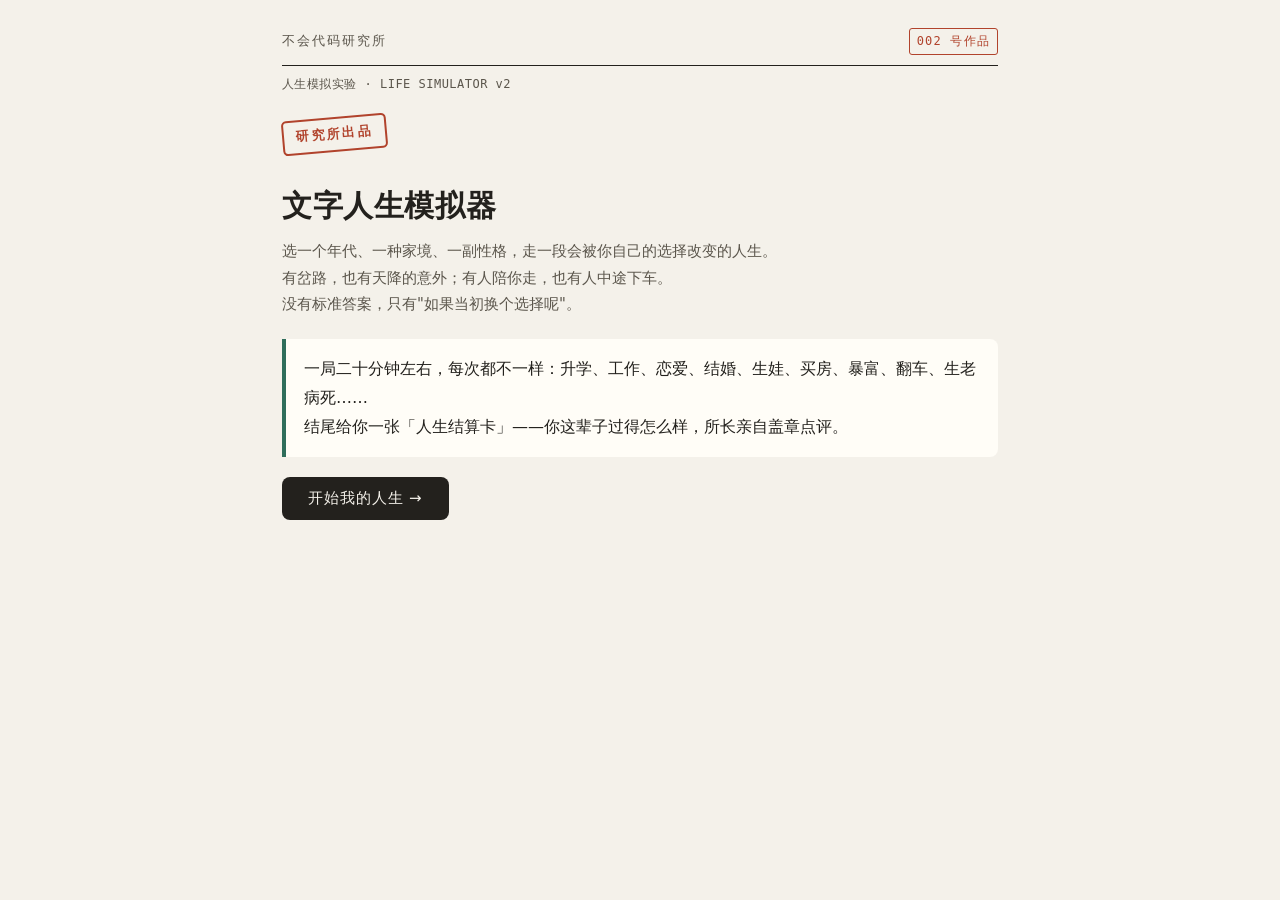
==== work-002/index.html @ ca3d1405 "feat: 上线 002 号作品《文字人生模拟器》" ====
<!DOCTYPE html>
<html lang="zh-CN">
<head>
<meta charset="UTF-8">
<meta name="viewport" content="width=device-width, initial-scale=1.0">
<title>文字人生模拟器 · 不会代码研究所</title>
<style>
  :root{
    --paper:#f4f1ea; --paper2:#ebe6db; --ink:#23211d; --ink2:#5b564c;
    --line:#ccc4b4; --stamp:#b1432c; --accent:#2f6e5b; --gold:#9a7b2e;
    --card:#fbf9f4; --fate:#b1432c; --fateBg:#fbeae4;
  }
  *{box-sizing:border-box;}
  html,body{margin:0;padding:0;}
  body{
    background:var(--paper);color:var(--ink);
    font-family:"PingFang SC","Hiragino Sans GB","Microsoft YaHei",system-ui,sans-serif;
    line-height:1.75;-webkit-font-smoothing:antialiased;
  }
  .wrap{max-width:760px;margin:0 auto;padding:28px 22px 64px;}
  .mono{font-family:ui-monospace,"SFMono-Regular",Menlo,Consolas,monospace;letter-spacing:.04em;}

  .topbar{display:flex;align-items:center;justify-content:space-between;
    border-bottom:1.5px solid var(--ink);padding-bottom:10px;margin-bottom:8px;}
  .topbar .lab{font-size:13px;letter-spacing:.16em;color:var(--ink2);}
  .topbar .no{font-size:12px;color:var(--stamp);border:1px solid var(--stamp);
    border-radius:3px;padding:2px 7px;letter-spacing:.1em;}
  .subhead{font-size:12px;color:var(--ink2);margin:0 0 22px;letter-spacing:.04em;}

  .progress{display:flex;gap:6px;margin:0 0 22px;}
  .progress .seg{flex:1;height:4px;background:var(--line);border-radius:2px;}
  .progress .seg.on{background:var(--accent);}

  .screen{display:none;animation:fade .45s ease;}
  .screen.active{display:block;}
  @keyframes fade{from{opacity:0;transform:translateY(8px);}to{opacity:1;transform:none;}}

  h1.title{font-size:30px;margin:14px 0 6px;letter-spacing:.02em;}
  .lead{font-size:15px;color:var(--ink2);margin:0 0 22px;}

  .stamp{display:inline-block;border:2px solid var(--stamp);color:var(--stamp);
    transform:rotate(-5deg);padding:4px 12px;border-radius:5px;font-size:13px;
    letter-spacing:.18em;margin-bottom:14px;font-weight:700;}

  /* 插画图位（缺图自动折叠） */
  figure.illu{margin:0 0 18px;border:1.5px solid var(--line);border-radius:12px;overflow:hidden;
    background:linear-gradient(160deg,var(--paper2),#e3dccb);}
  figure.illu img{display:block;width:100%;aspect-ratio:16/9;object-fit:cover;}
  figure.illu.cover img{aspect-ratio:16/9;}

  .qhint{font-size:12px;color:var(--gold);letter-spacing:.14em;margin-bottom:6px;}
  .qtitle{font-size:19px;font-weight:700;margin:0 0 4px;}
  .qdesc{font-size:14.5px;color:var(--ink2);margin:0 0 18px;}
  .opts{display:flex;flex-direction:column;gap:11px;}
  .opt{text-align:left;width:100%;background:var(--card);border:1.5px solid var(--line);
    border-radius:10px;padding:14px 16px;font-size:15.5px;color:var(--ink);
    cursor:pointer;transition:.16s;font-family:inherit;line-height:1.55;}
  .opt:hover{border-color:var(--accent);background:#fff;transform:translateY(-1px);
    box-shadow:0 4px 14px rgba(47,110,91,.10);}
  .opt:active{transform:translateY(0);}
  .opt b{color:var(--accent);}

  .pickgrid{display:flex;flex-wrap:wrap;gap:9px;}
  .chip{background:var(--card);border:1.5px solid var(--line);border-radius:8px;
    padding:11px 15px;font-size:15px;cursor:pointer;transition:.15s;font-family:inherit;color:var(--ink);}
  .chip:hover{border-color:var(--accent);background:#fff;}
  .chip.sel{border-color:var(--accent);background:var(--accent);color:#fff;}
  .setup-block{margin-bottom:22px;}
  .setup-block .lbl{font-size:13px;color:var(--ink2);letter-spacing:.1em;margin-bottom:9px;}

  .storybox{background:#fffdf7;border-left:4px solid var(--gold);
    padding:16px 18px;border-radius:0 8px 8px 0;margin:6px 0 0;font-size:16px;line-height:1.8;}
  .agehead{font-size:13px;letter-spacing:.2em;color:var(--stamp);margin:26px 0 2px;}
  .agehint{font-size:14px;color:var(--ink2);font-style:italic;margin:0 0 16px;}

  /* 意外卡 */
  .fatewrap{border:1.5px solid var(--fate);border-radius:12px;background:var(--fateBg);
    padding:16px 18px;margin-top:6px;}
  .fatehead{font-size:13px;letter-spacing:.22em;color:var(--fate);font-weight:700;margin-bottom:8px;}
  .fatebody{font-size:16px;line-height:1.8;}

  .btn{display:inline-block;margin-top:20px;background:var(--ink);color:var(--paper);
    border:none;border-radius:8px;padding:12px 26px;font-size:15px;cursor:pointer;
    font-family:inherit;letter-spacing:.06em;transition:.15s;}
  .btn:hover{background:var(--accent);}
  .btn.ghost{background:transparent;color:var(--ink2);border:1.5px solid var(--line);}
  .btn.ghost:hover{color:var(--ink);border-color:var(--ink);background:transparent;}
  .btn[disabled]{opacity:.35;cursor:not-allowed;}

  .card{background:linear-gradient(170deg,#fffdf8,#f3ecdd);
    border:1.5px solid var(--ink);border-radius:14px;padding:0;overflow:hidden;
    box-shadow:0 12px 40px rgba(35,33,29,.16);margin-top:6px;}
  .card figure.illu{margin:0;border:none;border-bottom:1.5px solid var(--ink);border-radius:0;}
  .card .ch{background:var(--ink);color:var(--paper);padding:16px 22px;
    display:flex;justify-content:space-between;align-items:center;}
  .card .ch .t{font-size:13px;letter-spacing:.18em;opacity:.85;}
  .card .ch .seal{font-size:12px;border:1px solid var(--paper);border-radius:3px;padding:2px 8px;letter-spacing:.12em;}
  .card .body{padding:22px 24px 26px;}
  .endname{font-size:27px;font-weight:800;letter-spacing:.02em;margin:2px 0 4px;}
  .endsub{font-size:14px;color:var(--ink2);margin:0 0 20px;}
  .row{display:flex;gap:10px;margin-bottom:16px;border-bottom:1px dashed var(--line);padding-bottom:14px;}
  .row:last-of-type{border-bottom:none;}
  .row .k{flex:0 0 76px;font-size:13px;color:var(--gold);letter-spacing:.08em;padding-top:2px;}
  .row .v{flex:1;font-size:15px;line-height:1.75;}
  .v ul{margin:0;padding-left:18px;} .v li{margin-bottom:3px;}
  .tags{display:flex;flex-wrap:wrap;gap:8px;}
  .tag{font-size:13px;background:#fff;border:1px solid var(--line);border-radius:20px;padding:4px 12px;}
  .tag i{font-style:normal;color:var(--ink2);margin-right:5px;}
  .comment{background:#fff;border:1px solid var(--line);border-radius:10px;
    padding:15px 17px;font-size:15px;line-height:1.85;margin-top:4px;}
  .comment .by{display:block;font-size:12px;color:var(--stamp);letter-spacing:.14em;margin-bottom:7px;}
  .quote{text-align:center;font-size:17px;font-weight:700;color:var(--accent);margin:22px 4px 4px;line-height:1.6;}
  .foot{display:flex;gap:12px;flex-wrap:wrap;margin-top:22px;}
  .credit{text-align:center;font-size:12px;color:var(--ink2);margin-top:30px;letter-spacing:.05em;}
  .credit b{color:var(--stamp);}
  @media(max-width:540px){
    h1.title{font-size:25px;} .endname{font-size:23px;} .row .k{flex-basis:64px;}
  }
</style>
</head>
<body>
<div class="wrap">
  <div class="topbar">
    <span class="lab mono">不会代码研究所</span>
    <span class="no mono">002 号作品</span>
  </div>
  <p class="subhead mono">人生模拟实验 · LIFE SIMULATOR v2</p>

  <div class="progress" id="progress" style="display:none;"></div>

  <!-- 开场 -->
  <section class="screen active" id="sc-start">
    <span class="stamp mono">研究所出品</span>
    <h1 class="title">文字人生模拟器</h1>
    <figure class="illu cover"><img src="images/cover.png" alt="" onerror="this.closest('figure').style.display='none'"></figure>
    <p class="lead">选一个年代、一种家境、一副性格，走一段会被你自己的选择改变的人生。<br>有岔路，也有天降的意外；有人陪你走，也有人中途下车。<br>没有标准答案，只有"如果当初换个选择呢"。</p>
    <div class="storybox" style="border-color:var(--accent);">
      一局二十分钟左右，每次都不一样：升学、工作、恋爱、结婚、生娃、买房、暴富、翻车、生老病死……<br>
      结尾给你一张「人生结算卡」——你这辈子过得怎么样，所长亲自盖章点评。
    </div>
    <button class="btn" onclick="Game.toSetup()">开始我的人生 →</button>
  </section>

  <!-- 开局三选 -->
  <section class="screen" id="sc-setup">
    <p class="qhint mono">出生设定 · 三个选择</p>
    <h1 class="title" style="font-size:22px;margin-top:6px;">先决定你投胎到哪</h1>
    <div class="setup-block">
      <div class="lbl mono">① 出生年代</div>
      <div class="pickgrid" id="pick-era"></div>
    </div>
    <div class="setup-block">
      <div class="lbl mono">② 家庭背景</div>
      <div class="pickgrid" id="pick-family"></div>
    </div>
    <div class="setup-block">
      <div class="lbl mono">③ 性格倾向</div>
      <div class="pickgrid" id="pick-trait"></div>
    </div>
    <button class="btn" id="startBtn" disabled onclick="Game.begin()">这就是我了，开始 →</button>
  </section>

  <!-- 阶段事件 -->
  <section class="screen" id="sc-stage">
    <figure class="illu" id="stageIllu"><img id="stageImg" src="" alt="" onerror="this.closest('figure').style.display='none'"></figure>
    <div class="agehead mono" id="ageHead"></div>
    <div class="agehint" id="ageHint"></div>
    <div id="eventArea"></div>
  </section>

  <!-- 结算卡 -->
  <section class="screen" id="sc-ending">
    <div id="cardArea"></div>
    <div class="foot">
      <button class="btn" onclick="Game.restart()">↻ 再活一次（换个开局）</button>
      <button class="btn ghost" onclick="Game.sameAgain()">同样的设定再走一遍</button>
    </div>
    <p class="credit">— 不会代码研究所 · <b>002</b> 号作品 · 一个普通人用 AI 做的人生模拟器 —</p>
  </section>
</div>

<script>
/* ============================================================
   文字人生模拟器 v2  ·  数据驱动引擎
   设计依据：002作品设计_v1_定稿.md + 用户v2反馈(加意外/娶妻生子/去鸡汤/加长/配插画)
   引擎简单：选择 → 一句剧情 → 后台改数值 → 通向结局
   新增：意外随机事件系统(FATE) / 娶妻生子支线(靠flag串) / 插画图位(缺图优雅折叠)
   丰富度全靠内容库(EVENTS / FATE / ENDINGS)写厚，可持续扩充
   ============================================================ */

const ERAS = [
  {id:'80',label:'80 年代',note:'粮票、单位、下海的前夜'},
  {id:'90',label:'90 年代',note:'下岗潮、第一批网吧'},
  {id:'00',label:'00 年代',note:'扩招、智能机、北上广'},
  {id:'10',label:'10 年代',note:'短视频、内卷、考公热'},
];
const FAMILIES = [
  {id:'rural', label:'农村家庭', fx:{m:25,h:62,r:56,l:44}, flags:['rural'],   note:'起点低，但皮实'},
  {id:'town',  label:'小城家庭', fx:{m:40,h:58,r:56,l:48}, flags:['town'],    note:'够吃够穿，没余粮'},
  {id:'work',  label:'普通工薪', fx:{m:50,h:55,r:56,l:50}, flags:['worker'],  note:'最普通的那种'},
  {id:'mid',   label:'城市中产', fx:{m:66,h:55,r:54,l:55}, flags:['mid'],     note:'有点底子'},
  {id:'rich',  label:'家里有资源',fx:{m:82,h:55,r:50,l:66}, flags:['rich'],    note:'起跑线靠前'},
];
const TRAITS = [
  {id:'steady', label:'稳健型', fx:{h:5,l:3},  flags:['steady'], note:'求稳，不爱冒险'},
  {id:'risk',   label:'冒险型', fx:{l:6,h:-2}, flags:['risk'],   note:'敢赌，愿意搏'},
  {id:'study',  label:'学习型', fx:{l:2},      flags:['study'],  note:'爱琢磨，肯学'},
  {id:'social', label:'社交型', fx:{r:9},      flags:['social'], note:'人缘好，路子广'},
  {id:'slack',  label:'摆烂型', fx:{h:3,m:-5}, flags:['slack'],  note:'佛系，不强求'},
];

/* 阶段（pick=该阶段抽几个带剧情的关键选择；img=阶段插画文件名） */
const STAGES = [
  {key:'s18', age:'18 岁 · 第一个岔路口',     pick:3, img:'stage_18.png'},
  {key:'s22', age:'22 岁 · 走出校门',         pick:3, img:'stage_22.png'},
  {key:'s30', age:'30 岁 · 成家立业的年纪',   pick:3, img:'stage_30.png'},
  {key:'s40', age:'40 岁 · 上有老下有小',     pick:3, img:'stage_40.png'},
  {key:'s50', age:'50 岁以后 · 回头看',       pick:3, img:'stage_50.png'},
];

function has(S,f){return S.flags.has(f);}
function any(S,arr){return arr.some(f=>S.flags.has(f));}

/* EVENTS / FATE / ENDINGS 由下方独立脚本注入 window.* */

const Game = (()=>{
  let S = null;
  const sel = {era:null,family:null,trait:null};

  function renderSetup(){
    const mk=(arr,box,key)=>{
      const el=document.getElementById(box); el.innerHTML='';
      arr.forEach(o=>{
        const b=document.createElement('button');
        b.className='chip'; b.innerHTML=o.label+'<span style="opacity:.6;font-size:12px;"> · '+o.note+'</span>';
        b.onclick=()=>{ sel[key]=o;
          [...el.children].forEach(c=>c.classList.remove('sel')); b.classList.add('sel');
          document.getElementById('startBtn').disabled=!(sel.era&&sel.family&&sel.trait);
        };
        el.appendChild(b);
      });
    };
    mk(ERAS,'pick-era','era'); mk(FAMILIES,'pick-family','family'); mk(TRAITS,'pick-trait','trait');
  }
  function show(id){document.querySelectorAll('.screen').forEach(s=>s.classList.remove('active'));
    document.getElementById(id).classList.add('active'); window.scrollTo({top:0,behavior:'smooth'});}
  function toSetup(){renderSetup(); show('sc-setup');}

  function begin(){
    S={ era:sel.era.id, family:sel.family.id, trait:sel.trait.id,
      eraLabel:sel.era.label, familyLabel:sel.family.label, traitLabel:sel.trait.label,
      stats:{m:50,h:50,r:50,l:50}, flags:new Set(), log:[], used:new Set(), usedFate:new Set(),
      stageIdx:0, queue:[], prevStats:null, fateStage:-1 };
    const ff=sel.family.fx; for(const k of ['m','h','r','l']){ if(ff[k]!=null) S.stats[k]=clamp(ff[k]); }
    (sel.family.flags||[]).forEach(f=>S.flags.add(f));
    apply(sel.trait.fx); (sel.trait.flags||[]).forEach(f=>S.flags.add(f));
    S.flags.add('era'+S.era);
    document.getElementById('progress').style.display='flex';
    startStage();
  }
  function apply(fx){if(!fx)return; for(const k of ['m','h','r','l']){ if(fx[k]) S.stats[k]=clamp(S.stats[k]+fx[k]); }}
  function clamp(v){return Math.max(0,Math.min(100,v));}

  function renderProgress(){
    const p=document.getElementById('progress'); p.innerHTML='';
    STAGES.forEach((_,i)=>{const d=document.createElement('div'); d.className='seg'+(i<=S.stageIdx?' on':''); p.appendChild(d);});
  }

  function setStageImg(file){
    const fig=document.getElementById('stageIllu'); const img=document.getElementById('stageImg');
    fig.style.display=''; img.src = file? 'images/'+file : '';
    if(!file) fig.style.display='none';
  }

  function startStage(){
    renderProgress();
    const st=STAGES[S.stageIdx]; S.prevStats={...S.stats};
    const pool=window.EVENTS.filter(e=>e.stage===st.key && !S.used.has(e.id) && (!e.cond||e.cond(S)));
    shuffle(pool);
    // 尽量满足 pick 数；优先保证“支线必触发”事件（pri）
    pool.sort((a,b)=>(b.pri?1:0)-(a.pri?1:0));
    S.queue=pool.slice(0, Math.min(st.pick, pool.length));
    S.queue.forEach(e=>S.used.add(e.id));
    setStageImg(st.img);
    document.getElementById('ageHead').textContent=st.age;
    document.getElementById('ageHint').textContent = S.stageIdx===0 ? hintFor0() : transitionHint();
    show('sc-stage');
    nextEvent();
  }

  function hintFor0(){
    const m={'80':'那是个一切刚刚松动的年代。','90':'空气里有股下海和下岗混在一起的味道。',
      '00':'大学开始扩招，外面的世界看起来很大。','10':'手机里装着整个世界，也装着整个内卷。'};
    return m[S.era]+'你是'+S.familyLabel+'的孩子，'+S.traitLabel.replace('型','')+'的性子。';
  }
  function transitionHint(){
    const d={}; for(const k of ['m','h','r','l']) d[k]=S.stats[k]-S.prevStats[k];
    const lines=[];
    if(d.m>=14)lines.push('口袋鼓了不少');else if(d.m<=-14)lines.push('钱包瘦了一圈');
    if(d.h<=-14)lines.push('身体悄悄欠下了账');else if(d.h>=12)lines.push('气色还不错');
    if(d.r>=12)lines.push('身边多了些靠得住的人');else if(d.r<=-14)lines.push('和一些人慢慢断了联系');
    if(d.l>=12)lines.push('运气像是站在你这边');
    if(!lines.length)return '日子不咸不淡地往前走。';
    return '这几年，'+lines.slice(0,2).join('，')+'。';
  }

  /* 意外触发：22岁起每个阶段结束后约 72% 概率天降一桩意外 */
  function shouldFate(){
    if(S.stageIdx<1) return false;
    if(S.fateStage===S.stageIdx) return false;
    if(Math.random()>0.82) return false;
    return fatePool().length>0;
  }
  function fatePool(){ return window.FATE.filter(f=>!S.usedFate.has(f.id) && (!f.cond||f.cond(S))); }

  function showFate(){
    S.fateStage=S.stageIdx;
    const pool=fatePool(); shuffle(pool);
    const f=pool[0]; S.usedFate.add(f.id);
    const area=document.getElementById('eventArea');
    area.innerHTML='<div class="fatewrap"><div class="fatehead mono">⚡ 人生意外 · '+(f.kind||'天有不测')+'</div>'+
      '<div class="fatebody">'+f.text+'</div></div><div class="opts" id="optWrap" style="margin-top:14px;"></div>';
    const wrap=document.getElementById('optWrap');
    const opts=(f.opts&&f.opts.length?f.opts:[{t:'……接受命运',s:f.after||'日子还得过下去。',fx:{}}]).filter(o=>!o.cond||o.cond(S));
    opts.forEach(o=>{const b=document.createElement('button'); b.className='opt'; b.innerHTML=o.t; b.onclick=()=>choose(o,true); wrap.appendChild(b);});
    window.scrollTo({top:0,behavior:'smooth'});
  }

  function nextEvent(){
    if(!S.queue.length){
      if(shouldFate()) return showFate();
      S.stageIdx++;
      if(S.stageIdx>=STAGES.length){ return ending(); }
      return startStage();
    }
    renderEvent(S.queue.shift());
  }

  function renderEvent(e){
    const area=document.getElementById('eventArea');
    const opts=e.opts.filter(o=>!o.cond||o.cond(S));
    area.innerHTML='<p class="qhint mono">'+(e.tag||'人生关键选择')+'</p>'+
      '<p class="qtitle">'+e.title+'</p>'+(e.desc?'<p class="qdesc">'+e.desc+'</p>':'')+
      '<div class="opts" id="optWrap"></div>';
    const wrap=document.getElementById('optWrap');
    opts.forEach(o=>{const b=document.createElement('button'); b.className='opt'; b.innerHTML=o.t; b.onclick=()=>choose(o); wrap.appendChild(b);});
  }

  function choose(o,fromFate){
    const fx=typeof o.fx==='function'?o.fx(S):o.fx; apply(fx);
    (o.fl||[]).forEach(f=>S.flags.add(f));
    if(o.mark) S.log.push(o.mark);
    const area=document.getElementById('eventArea');
    area.innerHTML='<div class="storybox">'+o.s+'</div><button class="btn" id="contBtn">继续 →</button>';
    document.getElementById('contBtn').onclick=nextEvent;
    window.scrollTo({top:document.body.scrollHeight,behavior:'smooth'});
  }

  function ending(){
    renderProgress();
    let best=null,bestScore=-1e9;
    window.ENDINGS.forEach(en=>{const sc=en.match(S); if(sc>bestScore){bestScore=sc;best=en;}});
    const c=best.card(S); const st=S.stats;
    const tagWord=(k,v)=>{const map={
        m:[[30,'拮据'],[55,'普通'],[75,'小康'],[101,'富足']],
        h:[[30,'透支'],[55,'一般'],[75,'还行'],[101,'硬朗']],
        r:[[30,'孤单'],[55,'平淡'],[75,'温暖'],[101,'满堂']],
        l:[[30,'有点背'],[55,'一般'],[75,'还算顺'],[101,'福星']]};
      for(const [t,w] of map[k]) if(v<t) return w; return '';};
    const marks=S.log.slice(-5).map(m=>'<li>'+m+'</li>').join('') || '<li>一段普普通通、却只属于你的人生。</li>';
    const endImg = best.img? '<figure class="illu"><img src="images/'+best.img+'" alt="" onerror="this.closest(\'figure\').style.display=\'none\'"></figure>':'';
    document.getElementById('cardArea').innerHTML=
      '<div class="card">'+endImg+
        '<div class="ch"><span class="t mono">人 生 结 算 卡</span><span class="seal mono">所长签发</span></div>'+
        '<div class="body">'+
          '<div class="endsub mono">'+S.eraLabel+' · '+S.familyLabel+' · '+S.traitLabel+'</div>'+
          '<div class="endname">'+best.name+'</div>'+
          '<div class="endsub">'+c.sub+'</div>'+
          '<div class="row"><div class="k mono">关键节点</div><div class="v"><ul>'+marks+'</ul></div></div>'+
          '<div class="row"><div class="k mono">成就</div><div class="v">'+c.win+'</div></div>'+
          '<div class="row"><div class="k mono">遗憾</div><div class="v">'+c.regret+'</div></div>'+
          '<div class="row"><div class="k mono">最终状态</div><div class="v"><div class="tags">'+
            '<span class="tag"><i>财富</i>'+tagWord('m',st.m)+'</span>'+
            '<span class="tag"><i>健康</i>'+tagWord('h',st.h)+'</span>'+
            '<span class="tag"><i>关系</i>'+tagWord('r',st.r)+'</span>'+
            '<span class="tag"><i>运气</i>'+tagWord('l',st.l)+'</span>'+
          '</div></div></div>'+
          '<div class="row" style="border-bottom:none;"><div class="k mono">所长点评</div><div class="v">'+
            '<div class="comment"><span class="by mono">— 所长批注 —</span>'+c.comment+'</div></div></div>'+
          '<div class="quote">「'+c.quote+'」</div>'+
        '</div></div>';
    show('sc-ending');
  }

  function restart(){sel.era=sel.family=sel.trait=null;
    document.getElementById('progress').style.display='none';show('sc-start');}
  function sameAgain(){ begin(); }
  function shuffle(a){for(let i=a.length-1;i>0;i--){const j=Math.floor(Math.random()*(i+1));[a[i],a[j]]=[a[j],a[i]];}}

  return {toSetup,begin,restart,sameAgain};
})();
</script>

<!-- ============ 内容库：事件 EVENTS ============ -->
<script>
/* 事件结构 {id,stage,tag?,pri?,cond?(S),title,desc?,opts:[{t,s,fx:{m,h,r,l},fl:[],mark,cond?}]}
   stage: s18/s22/s30/s40/s50 ；pri:true=支线锚点,优先抽到（娶妻生子主线）
   文案调性：接地气 + 黑色幽默 + 反转，不灌鸡汤 */
window.EVENTS = [

/* ===================== 18 岁 ===================== */
{id:'e18_road', stage:'s18', tag:'18 岁 · 分数出来了', pri:true,
 title:'成绩卡到不上不下。家里那点钱，够你读个普通本科，也够你学门手艺，二选一。',
 opts:[
  {t:'<b>读大学</b>——再差也是张文凭', s:'六人间，上铺打呼像拖拉机。四年后你才懂：这文凭最大的用处是入职复印了一份，再没拿出来过——可没它，连复印的资格都没有。', fx:{m:-8,l:4}, fl:['col'], mark:'18 岁，去读了大学'},
  {t:'<b>上技校学手艺</b>——早点能挣钱', s:'车间一股机油味，同学笑你没出息。三年后他们在投简历，你已经能凭一手活儿挑老板了。', fx:{m:-2,h:-3}, fl:['voc'], mark:'18 岁，学了门手艺傍身'},
  {t:'<b>直接出去打工</b>——不想再花家里钱', s:'第一份活是流水线，手三天磨出茧。发工资那天你给家里打了五百，剩下的钱攥在手里，烫。', fx:{m:5,h:-6,r:-2}, fl:['earlywork'], mark:'18 岁，没念书就进了厂'},
 ]},

{id:'e18_love', stage:'s18', tag:'18 岁 · 心动',
 title:'你喜欢上了同班一个人。对方好像也没躲你，但你俩都笨得要命。',
 opts:[
  {t:'写张纸条递过去', s:'你憋了三晚写的情书，对方看完红着脸说"我们……先高考吧"。多年后你俩在同学群里，谁也没再提这事。', fx:{r:7,l:3}, mark:'18 岁，认真喜欢过一个人'},
  {t:'算了，怂了', s:'你把纸条叠成小方块塞进笔袋，一直没递。后来笔袋丢了，那点心动也跟着丢了，连带丢的还有点别的。', fx:{r:-3,l:-1}},
 ]},

{id:'e18_night', stage:'s18', cond:(S)=>has(S,'col')||has(S,'town'),
 tag:'18 岁 · 网吧的夜',
 title:'室友拽你通宵，"年轻不浪等啥？"',
 opts:[
  {t:'走！五杀今晚是我的', s:'凌晨四点你打出一波超神，爽得起鸡皮疙瘩。第二天专业课点名，你的名字喊了三遍没人应——你在网吧椅子上睡死了。', fx:{h:-5,r:6,m:-2}, fl:['social'], mark:'有过一个翘课通宵的夜'},
  {t:'不去，我回去睡', s:'你回宿舍睡了个好觉。室友说你像个老干部，可那门课你考了第一，还顺走了奖学金两千块。', fx:{h:3,l:2,m:3}, fl:['steady']},
 ]},

{id:'e18_money', stage:'s18', tag:'18 岁 · 第一笔钱',
 title:'有人喊你课余倒腾点小买卖：代购、摆摊、卖点小玩意。',
 opts:[
  {t:'练摊去，反正不亏', s:'第一晚净赚三十七块,顶半天工。钱不多,但"自己挣的"这四个字,比奶茶上头。', fx:{m:6,l:3}, fl:['second'], mark:'很早就尝过自己挣钱的甜头'},
  {t:'不务正业，专心读书/干活', s:'你拒绝了。当年那帮练摊的里头,有个后来真开成了连锁店。你偶尔刷到他朋友圈,默默点了个赞。', fx:{l:-2}, fl:['steady']},
 ]},

{id:'e18_health', stage:'s18',
 title:'这一年你长期熬夜,开始掉头发、胃疼。',
 opts:[
  {t:'当回事，调作息', s:'你开始早睡晨跑,被笑"养生没必要"。但身体这台机器的底子,就是这几年悄悄攒下的。', fx:{h:10,l:2}, fl:['steady'], mark:'年轻时就懂得攒身体'},
  {t:'年轻嘛，扛一扛', s:'你一晚两罐红牛续命。身体没塌,只是把账记下了,利滚利,二十年后一次性找你结。', fx:{h:-8,m:2}, fl:['sick']},
 ]},

{id:'e18_rich', stage:'s18', cond:(S)=>has(S,'rich')||has(S,'mid'),
 tag:'18 岁 · 家里的安排',
 title:'家里托关系，铺好一条稳路：读对口专业,毕业进熟人单位。',
 opts:[
  {t:'听家里的，省心', s:'你顺着这条路滑下去,确实省力。多年后你才察觉,顺风顺水的代价,是你一直没机会知道自己到底行不行。', fx:{m:6,l:5}, fl:['steady','arranged'], mark:'走了家里铺好的稳路'},
  {t:'我想自己闯', s:'你婉拒了,爸妈一晚上没说话。心里有点虚又有点爽——这是头一回,路是你自己挑的,摔了也认。', fx:{l:-2,r:-3,h:-2}, fl:['risk'], mark:'18 岁就不肯接家里的安排'},
 ]},

{id:'e18_rural', stage:'s18', cond:(S)=>has(S,'rural'),
 tag:'18 岁 · 走出大山',
 title:'你是村里少有能继续念书的。全村都看着你,爸妈把一辈子的指望压你身上。',
 opts:[
  {t:'扛住，拼命往外走', s:'你成了全村饭桌上的传说。这份沉甸甸的期待,后来既是你的发动机,也是你的紧箍咒——松不得,也卸不下。', fx:{l:4,h:-4,r:4}, fl:['col','ambition'], mark:'背着全村的指望走出大山'},
  {t:'留下来，先顾家', s:'你放下课本扛起锄头,供弟妹念书。多年后他们都有出息,逢年过节夸你伟大,只有你自己知道,有些夜里你也想过另一种活法。', fx:{r:10,m:-4,l:-3}, fl:['stayhome','filial'], mark:'18 岁就把自己留给了家'},
 ]},

{id:'e18_era10', stage:'s18', cond:(S)=>has(S,'era10'),
 tag:'18 岁 · 短视频时代',
 title:'同学都在拍视频,有人已经小火过一把。有人说"现在是普通人翻身的机会"。',
 opts:[
  {t:'我也拍拍看', s:'第一条视频三个赞,俩还是你妈的小号。但"被人看见"那点电流,你记住了,后来一直在找它。', fx:{l:4,r:3,m:-1}, fl:['social','create'], mark:'很早就在镜头前折腾'},
  {t:'凑啥热闹，浪费时间', s:'你划走一个个爆款,心想"这能当饭吃?"。三年后你又刷到当年那个同学,他广告报价五位数,你工资四位数。', fx:{l:-2}, fl:['steady']},
 ]},

{id:'e18_era90', stage:'s18', cond:(S)=>has(S,'era90')||has(S,'era80'),
 tag:'18 岁 · 时代的风',
 title:'隔壁有人下海发了财,也有人厂子说黄就黄。大人天天争"铁饭碗还保不保险"。',
 opts:[
  {t:'去外面闯', s:'你揣着几百块挤上南下的绿皮车。车窗外稻田倒退,你不知道前面是什么,只知道留在原地更不甘心。', fx:{m:-3,l:4,h:-3}, fl:['risk','bigcity'], mark:'赶上了下海的风口'},
  {t:'还是进单位踏实', s:'你削尖脑袋挤进了单位。后来风浪几起几落,你这条小破船晃得厉害,却始终没翻。', fx:{m:3,l:4}, fl:['steady','gov'], mark:'选了那年代的铁饭碗'},
 ]},

/* ===================== 22 岁 ===================== */
{id:'e22_love', stage:'s22', tag:'22 岁 · 爱情来了', pri:true,
 title:'毕业前后,你遇到一个挺合拍的人。要不要认真谈?',
 opts:[
  {t:'谈！喜欢就在一起', s:'你们挤一张小床、分一碗泡面、为五块钱的事拌嘴又和好。穷,但那是你后来再没体验过的、不掺杂质的喜欢。', fx:{r:10,h:2,l:2}, fl:['inlove'], mark:'22 岁,谈了场认真的恋爱'},
  {t:'先拼事业，感情往后放', s:'你婉拒了。对方很快有了别人,婚礼请柬还寄给了你。你封了个红包,在停车场坐了很久才进去。', fx:{m:4,r:-6}, fl:['workfirst'], mark:'22 岁,把事业排在了感情前面'},
  {t:'我享受单身，不想将就', s:'你过得自在,旅行、加班、想睡到几点睡到几点。只是逢年过节,你妈的眼神一年比一年沉。', fx:{h:4,m:2,r:-2}, fl:['single'], mark:'22 岁起,一个人也过得有声有色'},
 ]},

{id:'e22_job', stage:'s22', tag:'22 岁 · 第一份工作', cond:(S)=>has(S,'col'),
 title:'手上两个 offer：一个稳定但钱少的本地单位,一个累但给钱的外地公司。',
 opts:[
  {t:'去大城市搏一把', s:'下了高铁,城市的灯晃眼。房租吃掉大半工资,合租隔断墙薄得能听见隔壁吵架。但你觉得人生才刚开机。', fx:{m:6,h:-6,l:4}, fl:['bigcity'], mark:'22 岁,一个人闯进大城市'},
  {t:'留本地，图个安稳', s:'通勤十分钟,你妈每天有热饭。世界很小,小到三年后同学聚会,你是唯一一个气色没垮的。', fx:{m:2,h:5,r:6}, fl:['stayhome'], mark:'22 岁,选择留在家乡'},
 ]},

{id:'e22_gov', stage:'s22', tag:'22 岁 · 考公',
 title:'家里天天念"考个编吧,旱涝保收"。考公的人乌泱泱一片。',
 opts:[
  {t:'考！上岸最香', s:'你刷了半年题,进面、体检、政审一路过。拿到通知那天你妈在电话那头哭了,你松了口气,又隐约觉得人生好像就此定型了。', fx:{m:3,l:3,r:5,h:-2}, fl:['gov'], cond:(S)=>!has(S,'biz'), mark:'考上了编制,稳稳上了岸'},
  {t:'编制不适合我', s:'你弃考了,亲戚摇头叹气。你心想:有些笼子再金,关久了也会忘了怎么飞。', fx:{l:-1,h:2}, fl:['risk']},
 ]},

{id:'e22_startup', stage:'s22', tag:'22 岁 · 一个机会', cond:(S)=>any(S,['risk','social','second','ambition']),
 title:'朋友拉你合伙创业,说看准了风口,"现在不上车,以后肠子悔青"。',
 opts:[
  {t:'干！年轻就该搏', s:'你把积蓄拍桌上,几个人挤出租屋画大饼、啃馒头、熬通宵。那是你这辈子梦做得最大、睡得最少的一段日子。', fx:{m:-12,h:-6,l:6}, fl:['biz','risk'], mark:'22 岁就拉着人创业'},
  {t:'风险太大，先观望', s:'你没上车。那项目后来不温不火黄了,你松口气。可半夜偶尔也会冒出一句:万一呢?', fx:{m:3,l:-2}, fl:['steady']},
 ]},

{id:'e22_skill', stage:'s22', tag:'22 岁 · 一技傍身', cond:(S)=>has(S,'study')||has(S,'voc'),
 title:'你发现自己某项技能挺吃香,下班能接私活多挣一份。',
 opts:[
  {t:'拼命接活攒第一桶金', s:'白天上班晚上接单,睡眠被剪成两段。存折数字涨了,黑眼圈也重了,你信"钱是熬出来的"。', fx:{m:10,h:-7}, fl:['second'], mark:'靠手艺攒下第一桶金'},
  {t:'够用就行，留点时间生活', s:'你推掉一些单子,周末去爬山看展。账户没那么厚,但你活得像个人,不像台永动机。', fx:{m:2,h:6,r:4}, fl:['balance']},
 ]},

{id:'e22_drift', stage:'s22', tag:'22 岁 · 漂在城里', cond:(S)=>has(S,'earlywork')||has(S,'voc'),
 title:'你在城里打了几年工,攒了点钱,但始终是个"外地人"。',
 opts:[
  {t:'继续熬，总有出头日', s:'你换了份更累更挣钱的活,城中村握手楼里,你的存折一点点变厚,头发一点点变少。', fx:{m:8,h:-6}, fl:['drift'], mark:'在城里咬牙硬熬的那些年'},
  {t:'回老家用这点钱做小买卖', s:'你揣着积蓄回县城开了个小店。生意不大,但你终于是给自己干,不用看谁脸色。', fx:{m:2,r:5,l:2}, fl:['stayhome','biz_small'], mark:'回县城开了家小店'},
 ]},

{id:'e22_invest', stage:'s22', tag:'22 岁 · 第一次理财', cond:(S)=>any(S,['risk','era10','era00']),
 title:'手里有了点闲钱,朋友圈人人都在聊基金、股票、币。',
 opts:[
  {t:'梭哈一把赌未来', s:'你投了进去。红了绿、绿了红,你学会半夜盯盘,也第一次体会到什么叫"心跳一百二还得装淡定"。', fx:(S)=>({m: Math.random()<0.5?14:-12, h:-3}), fl:['invest'], mark:'年轻时进过场,赌过一把'},
  {t:'不懂不碰，放银行', s:'你忍住了。那波行情有人翻倍有人腰斩,你既没赚到也没亏掉,稳稳错过又稳稳躲过。', fx:{m:1,l:1}, fl:['steady']},
 ]},

{id:'e22_family', stage:'s22', tag:'22 岁 · 家里来电话', cond:(S)=>has(S,'rural')||has(S,'town'),
 title:'家里来电:父亲身体不好,弟妹还在念书,话里话外都是钱。',
 opts:[
  {t:'每月寄钱，扛起来', s:'你给自己定了死规矩,工资先打一半回家。你的青春有一半,是替家里人活的——这话你从没说出口。', fx:{m:-6,r:8,h:-2}, fl:['filial'], mark:'年纪轻轻就扛起了一个家'},
  {t:'先顾好自己，稳了再说', s:'你狠心少寄了些,夜里堵得慌。你告诉自己:先让自己浮出水面,才有力气拉别人。', fx:{m:4,r:-5}, mark:'先把自己顾住,再谈反哺'},
 ]},

{id:'e22_idle', stage:'s22', tag:'22 岁 · 慢一点', cond:(S)=>has(S,'idle')||has(S,'slack'),
 title:'同龄人都在卷,你却想给自己一段间隔年,出去看看。',
 opts:[
  {t:'走！趁年轻去流浪', s:'你背包搭车、住青旅、打零工换宿。账户见了底,脑子里却塞进了一整个世界。值不值,只有你自己知道。', fx:{m:-6,h:5,l:5,r:5}, fl:['gap'], mark:'年轻时去流浪过一段'},
  {t:'别太任性，先立足', s:'你压下了出走的念头,老实上班。那个"间隔年"成了你收藏夹里一直没点开的攻略,落了灰。', fx:{m:4,l:-1}, fl:['steady']},
 ]},

/* ===================== 30 岁 ===================== */
{id:'e30_marry', stage:'s30', tag:'30 岁 · 婚姻这道坎', pri:true,
 title:'三十岁,亲戚的眼神、爸妈的叹气、相亲的饭局一起涌来。'+
       '',
 opts:[
  {t:'和合适的人，结了', s:'婚礼不算气派,但你牵 TA 手时心是定的。司仪问"愿不愿意",你那声"我愿意"喊得有点大,亲友都笑了。', fx:{r:12,m:-6,h:3}, fl:['married','spouse_good'], cond:(S)=>has(S,'inlove'), mark:'30 岁,娶/嫁了那个对的人'},
  {t:'相亲速配，先成家', s:'见了第八个,你俩都累了,一拍即合就领了证。谈不上多爱,但搭伙过日子,也能过出感情——大概率吧。', fx:{r:6,m:-5,h:1}, fl:['married','spouse_plain'], cond:(S)=>!has(S,'inlove')&&!has(S,'single'), mark:'30 岁,相亲速配成了家'},
  {t:'不将就，单身也挺好', s:'你顶住所有声音继续一个人过。亲戚说你眼光高,你笑笑没接话——他们不知道,你只是不想用余生换一句"总算结了"。', fx:{r:-3,m:5,h:2,l:1}, fl:['single'], mark:'30 岁,扛住了催婚没将就'},
 ]},

{id:'e30_house', stage:'s30', tag:'30 岁 · 要不要上车',
 title:'房价一年一个样。家里说"先上车,首付帮你凑点"。',
 opts:[
  {t:'咬牙买，背上房贷', s:'签字时手心全是汗,从此工资先被银行划走一截。但躺进自己的房子那晚,你睡得格外沉——哪怕这房子有三十年是银行的。', fx:{m:-14,h:-3,r:4,l:3}, fl:['house','mortgage'], mark:'30 岁,咬牙上车买了房'},
  {t:'不买，钱拿去做别的', s:'你继续租房,把钱攥手里。有人笑你没远见,你说"我不想后半生给一套房打工"。这话对错,得看后来房价脸色。', fx:{m:6,l:-2}, fl:['renter'], mark:'30 岁,偏不买房'},
 ]},

{id:'e30_career', stage:'s30', tag:'30 岁 · 职业天花板', cond:(S)=>!has(S,'biz'),
 title:'干了几年,你摸到了天花板:往上很难,跳槽又怕踩空。',
 opts:[
  {t:'跳进大厂，赌个高薪', s:'薪资翻倍,工作强度也翻倍。电梯里全是行色匆匆的人,包括头发一天比一天少的你。', fx:{m:14,h:-9,l:2}, fl:['bigtech'], mark:'30 岁,跳进高薪高压的大厂'},
  {t:'转行，去做更想做的事', s:'你从头学起,薪水先砍一刀,被比你小五岁的人叫"哥/姐"还得虚心请教。但你不再是那个一睁眼就不想上班的人了。', fx:{m:-8,h:4,l:3}, fl:['switch'], mark:'30 岁,鼓起勇气转了行'},
  {t:'算了，稳住现状', s:'你不折腾了,把心思挪回生活。野心退潮,平静涨上来。这未必是认输,也可能是终于看清自己要什么。', fx:{m:3,h:5,r:3}, fl:['steady','plateau']},
 ]},

{id:'e30_biz2', stage:'s30', tag:'30 岁 · 生意的坎', cond:(S)=>any(S,['biz','biz_small','second']),
 title:'你的小事业到了坎上:要么砸钱扩张赌一把,要么收着稳着慢慢来。',
 opts:[
  {t:'扩张！趁势做大', s:'你贷款、招人、租大场子。摊子铺开那刻你既兴奋又心慌——这一把,赌的是全部身家和好几个家庭的饭碗。', fx:(S)=>({m: (has(S,'rich')||S.stats.l>60)?20:-18, h:-6}), fl:['expand'], mark:'30 岁,把生意豪赌着做大'},
  {t:'稳着来，不贪大', s:'你守着一亩三分地精打细算。赚不了大钱,但也没在哪个深夜被资金链电话惊醒过。', fx:{m:6,h:2,r:3}, fl:['steady'], mark:'守着小生意,稳稳地过'},
 ]},

{id:'e30_old', stage:'s30', tag:'30 岁 · 父母老了',
 title:'你忽然发现父母真的老了:走路慢了,病多了,开始需要你了。',
 opts:[
  {t:'接到身边照顾', s:'你换了大点的房,把爸妈接来。生活挤了累了,但饭桌上多两双筷子,你心里踏实。代价是你和伴侣的二人世界,基本没了。', fx:{r:9,m:-6,h:-3}, fl:['filial'], mark:'30 岁,把父母接到了身边'},
  {t:'寄钱+常回家，先顾事业', s:'你给家里请了人,自己埋头打拼。电话里爸妈总说"别担心我们",你听得出那份小心翼翼,也听得出那份想你。', fx:{m:-3,r:-2,h:2}, mark:'用打拼回报父母,聚少离多'},
 ]},

{id:'e30_tempt', stage:'s30', tag:'30 岁 · 一点动摇', cond:(S)=>has(S,'married'),
 title:'婚姻进了平淡期。一个懂你、对你好的人出现了,关系有点微妙。',
 opts:[
  {t:'守住底线，回归家庭', s:'你后退一步,把那点心动悄悄收好。回家重新认真看了看枕边人——平淡不是不爱,是爱凉成了温水,但还没凉透。', fx:{r:6,h:1}, fl:['loyal'], mark:'在动摇前守住了家'},
  {t:'跟着感觉走，出了轨', s:'你越了那条线。短暂的悸动之后,是更长的提心吊胆和一地鸡毛。有些东西碎了,拿胶水也粘不回原样。', fx:{r:-13,h:-3,l:-3}, fl:['affair'], mark:'30 岁,做了件让自己后悔的事'},
 ]},

{id:'e30_burnout', stage:'s30', tag:'30 岁 · 大城市的夜', cond:(S)=>has(S,'bigcity')||has(S,'bigtech'),
 title:'又一个加班的深夜,你站在写字楼窗前看着这座留不下你的城,突然很想回家。',
 opts:[
  {t:'逃离北上广，回小城重启', s:'你裸辞回了老家,房价低了、爸妈近了、夜里能睡整觉了。有人说你认输,你说这叫及时止损。', fx:{m:-4,h:8,r:8,l:1}, fl:['stayhome','retreat'], mark:'30 岁,从大城市撤了回来'},
  {t:'再咬咬牙，不甘心', s:'你抹把脸转身回了工位。这城没给你归属感,但你不想让前面熬的几年白瞎。沉没成本,是中年人最大的牢笼。', fx:{m:8,h:-7,l:2}, fl:['bigcity','grind'], mark:'在大城市又多撑了一程'},
 ]},

/* ===================== 40 岁 ===================== */
{id:'e40_kid', stage:'s40', tag:'40 岁 · 要不要孩子', pri:true, cond:(S)=>has(S,'married')&&!has(S,'kids'),
 title:'结了婚,下一个问题追上来:这孩子,到底要不要?',
 opts:[
  {t:'要，迎接新生命', s:'孩子出生那天,你在产房外腿都软了。从此你多了一个软肋,也多了一身铠甲——以及一笔望不到头的开销。', fx:{r:8,m:-12,h:-4,l:2}, fl:['kids'], mark:'当了爸/妈,有了软肋也有了铠甲'},
  {t:'不要，过二人世界', s:'你俩决定为自己活。旅行、攒钱、睡到自然醒,亲戚的盘问你们练就了一套标准回答。值不值,二十年后才揭晓。', fx:{m:5,h:4,r:2}, fl:['dink'], mark:'选了丁克,把节奏攥在自己手里'},
 ]},

{id:'e40_single', stage:'s40', tag:'40 岁 · 一个人的中年', pri:true, cond:(S)=>has(S,'single')&&!has(S,'married'),
 title:'四十岁还是一个人。逢年过节的饭桌上,你成了被关心也被议论的那个。',
 opts:[
  {t:'享受自由，把自己活成一支队伍', s:'养花、撸猫、说走就走。你把独居过出了滋味,朋友圈点赞最多的永远是你的早午餐和落日。', fx:{h:6,l:2,r:3}, fl:['free_single'], mark:'把一个人的日子过得有声有色'},
  {t:'还是想找个伴', s:'你放下些挑剔重新走进人群。中年人的感情少了悸动,多了"搭把手过日子"的踏实——以及对方一起带来的、一整套亲戚。', fx:{r:7,m:-3}, fl:['lateluck','married','spouse_plain'], mark:'中年时,认真又找了个伴'},
 ]},

{id:'e40_mid', stage:'s40', tag:'40 岁 · 中年危机',
 title:'上有老下有小,职场上被年轻人追着跑。你第一次感到"不敢停"。',
 opts:[
  {t:'卷起来，保住饭碗', s:'你逼自己学新软件、陪笑、加班到末班地铁。中年人的体面,是用一句句"我还行"硬撑出来的。', fx:{m:6,h:-8,r:-2}, fl:['grind'], mark:'40 岁,在职场拼命守住阵地'},
  {t:'转型搞副业/小本经营', s:'你不硬扛了,开了个小店/做起副业,把后半场的主动权一点点拿回手里。第一个月亏了,第三个月,回本了。', fx:{m:-4,h:3,l:3}, fl:['second','transform'], mark:'40 岁,给自己留了条后路'},
  {t:'看开了，不争了', s:'你放下往上爬的执念,准点下班接娃、陪爸妈散步。世界照转,你心里那根弦,终于松了。', fx:{h:6,r:5,m:-2}, fl:['steady','letgo']},
 ]},

{id:'e40_edu', stage:'s40', tag:'40 岁 · 孩子的教育', cond:(S)=>has(S,'kids'),
 title:'孩子上学了,鸡娃还是放养,成了你家最大的战争。',
 opts:[
  {t:'砸钱鸡娃，不能让娃输', s:'学区房、补习班、钢琴课,你的钱包和周末全献给了娃。你说"我吃过的苦不能让他再吃",娃却在日记里写"想让爸妈别那么累"。', fx:{m:-12,h:-4,r:3}, fl:['pushparent'], mark:'把半生积蓄押在了孩子身上'},
  {t:'放养，让娃按自己节奏长', s:'你顶住焦虑,给了娃一个不那么紧绷的童年。对错没人说得准,但你家的笑声,比隔壁多一些。', fx:{r:6,h:3,m:2}, fl:['freeparent'], mark:'选择让孩子自由生长'},
 ]},

{id:'e40_marriage', stage:'s40', tag:'40 岁 · 婚姻的考验', cond:(S)=>has(S,'married'),
 title:'结婚十几年,激情早没了,剩下习惯、责任,和偶尔的厌倦。',
 opts:[
  {t:'用心经营，把日子焐暖', s:'你重新学着制造点小惊喜,陪 TA 散步、记得纪念日。爱情熬成了亲情,但亲情也能很烫。', fx:{r:9,h:3}, fl:['warm_home','spouse_good'], mark:'把渐冷的婚姻又焐热了'},
  {t:'貌合神离，凑合过', s:'你俩住同一屋檐下,像两个有礼貌的室友。孩子还小,有些话谁都没说出口,就这么拖着。', fx:{r:-6,h:-2}, fl:['cold_home'], mark:'婚姻成了搭伙过日子'},
  {t:'离了，各自重来', s:'你们体面地分了手。一纸协议结束一段关系,你松口气,又在某个深夜对着半张空床,空落落的。', fx:{r:-8,m:-8,h:2,l:1}, fl:['divorce'], cond:(S)=>has(S,'cold_home')||has(S,'affair')||S.stats.r<48, mark:'40 岁,结束了一段婚姻'},
 ]},

{id:'e40_chance', stage:'s40', tag:'40 岁 · 最后一个风口', cond:(S)=>any(S,['risk','biz','second','invest','expand']),
 title:'一个看着很大的机会摆面前,有人撺掇"40 岁不搏,这辈子就这样了"。',
 opts:[
  {t:'押上半生积蓄，搏最后一把', s:'你把家底压了上去。赢了是逆风翻盘,输了是从头再来。中年人的孤注一掷没有退路,因为身后站着一家老小。', fx:(S)=>({m: (S.stats.l>58||has(S,'rich'))?22:-22, h:-7, r:-3}), fl:['allin'], mark:'40 岁,孤注一掷赌了最后一把'},
  {t:'稳住，守好现在的一切', s:'你看了看身后的家,把冲动按了下去。你早不是一个人了,输不起——这认知让你踏实,也让你偶尔不甘。', fx:{m:3,h:2,r:4}, fl:['steady'], mark:'40 岁,学会了为家人踩刹车'},
 ]},

{id:'e40_money', stage:'s40', tag:'40 岁 · 钱怎么打理', cond:(S)=>S.stats.m>55,
 title:'打拼半生,手里终于有了笔像样的钱。怎么让它别缩水,你犯了难。',
 opts:[
  {t:'激进投资，让钱再翻番', s:'你投进了看着诱人的项目。中年人的贪心比年轻人更险,因为这回你真输不起。', fx:(S)=>({m: Math.random()<0.5?16:-20, h:-3}), fl:['invest'], mark:'中年拿身家又赌了把理财'},
  {t:'稳健配置，守住果实', s:'你把钱分散放稳,不求暴利只求安心。后半生你不想再为钱睡不着了——这一觉,值这点收益差。', fx:{m:5,h:2,l:1}, fl:['steady'], mark:'守住了半生的积蓄'},
 ]},

{id:'e40_reunion', stage:'s40', tag:'40 岁 · 同学聚会',
 title:'一场同学聚会:有人开豪车,有人换了三套房,也有人一句话没说早早就走了。',
 opts:[
  {t:'被刺激到，回去更拼了', s:'你举杯笑得体面,回家路上沉默了一整段。第二天你报了个班、改了简历——人比人有时也是动力,虽然憋屈得想骂街。', fx:{m:4,h:-4,r:-1}, fl:['compare'], mark:'40 岁,在同学会上被狠狠刺激过'},
  {t:'看淡了，各过各的', s:'你发现混得好的也一脸愁,风光背后各有各的债。你给自己续了杯茶:不比了,我的日子,冷暖我自己知道。', fx:{h:4,r:2}, fl:['letgo']},
 ]},

{id:'e40_health2', stage:'s40', tag:'40 岁 · 身体的中场',
 title:'一次普通感冒拖了半个月才好。身体明明白白告诉你:不年轻了。',
 opts:[
  {t:'认真养生，把底子补回来', s:'你开始早睡、走路、忌口,把透支的一点点赎回来。后半生的本钱,你想自己攒,不想求人也不想求医。', fx:{h:11,m:-3,l:2}, fl:['steady'], mark:'40 岁,开始认真赎回健康'},
  {t:'中年人哪顾得上这些', s:'你笑说"老毛病",转头又是连轴转。身体那本欠账簿,这年又厚了一页,你假装没翻见。', fx:{h:-10,m:4}, fl:['sick'], mark:'40 岁,还在拿命换钱'},
 ]},

{id:'e40_pillar', stage:'s40', tag:'40 岁 · 夹心层',
 title:'父母的药费、孩子的学费、自己的房贷,三座山一起压在一个肩膀上。',
 opts:[
  {t:'咬牙全扛，不喊累', s:'你成了家里那根不能倒的顶梁柱。累不累没人问,你也不敢说——你一倒,这一大家子就跟着塌。', fx:{m:-6,h:-5,r:5}, fl:['pillar'], mark:'40 岁,一个人扛起了三座山'},
  {t:'学着求助，分担压力', s:'你拉下脸跟兄弟姐妹、跟伴侣摊开说。原来扛不动时喊一声,天不会塌,反倒松快了不少。', fx:{r:4,h:3,m:-2}, fl:['ask_help'], mark:'40 岁,学会了喊人搭把手'},
 ]},

/* ===================== 50 岁以后 ===================== */
{id:'e50_kid', stage:'s50', tag:'50 岁后 · 孩子飞了', pri:true, cond:(S)=>has(S,'kids'),
 title:'孩子长大了,要去远方追自己的人生。家一下子空了。',
 opts:[
  {t:'放手，祝福他去闯', s:'你帮他收拾行李,塞了沓钱和一句"别怕,有家在"。关门那刻你眼眶热了,心却是宽的——孩子飞得远,是你养得好。', fx:{r:6,h:2,l:2}, fl:['letgo_kid','kid_far'], mark:'体面放手,让孩子去飞'},
  {t:'舍不得，想留他在身边', s:'你旁敲侧击劝他留下,他沉默了。爱有时是放手,这一课你学得有点慢、有点疼,孩子也憋得有点闷。', fx:{r:-4,h:-1}, fl:['kid_near'], mark:'晚年,在和孩子的拉扯里学放手'},
  {t:'孩子赖着不走，啃起了老', s:'三十多岁的他窝在家打游戏,理直气壮地花你的退休金。你又气又心软,养了一辈子,最后养了个断不了奶的"巨婴"。', fx:{m:-10,r:-4,h:-3}, fl:['kid_naked'], mark:'晚年,摊上了个啃老的娃'},
 ]},

{id:'e50_partner', stage:'s50', tag:'50 岁后 · 老来伴', pri:true, cond:(S)=>has(S,'married')&&!has(S,'widow'),
 title:'孩子走了,屋里又只剩你和老伴两个人,像回到了起点。',
 opts:[
  {t:'携手慢慢变老', s:'你俩晨练、买菜、为电视遥控器斗嘴。激情是没了,但有个人知道你哪颗牙不好、爱吃哪口,这就是底气。', fx:{r:8,h:3}, fl:['together_old'], mark:'晚年,和老伴搭着手慢慢变老'},
  {t:'这才发现，早就无话可说', s:'孩子这个话题没了,你俩才发现餐桌上能聊的所剩无几。你们没离,只是各自刷手机,把婚姻过成了合租。', fx:{r:-5,h:-1}, fl:['cold_home'], mark:'晚年,和老伴成了沉默的室友'},
 ]},

{id:'e50_health', stage:'s50', tag:'50 岁后 · 身体的总账',
 title:'年轻时怎么对身体,现在身体就怎么回敬你。一张检查单,说明了一切。',
 opts:[
  {t:'好好养着，把日子过长过稳', s:'你彻底慢下来:吃药、复查、晒太阳、走路。能多陪家人一天,在你眼里就是赚的。', fx:{h:10,m:-4,r:4}, fl:['settle'], mark:'晚年,认真和身体握手言和'},
  {t:'不服老，还想再折腾点事', s:'你闲不住,又张罗起新事情。家人劝你歇,你说"人活着总得有个奔头"。这股劲儿要了你的命,也撑着你的命。', fx:{h:-6,m:3,l:2}, fl:['restless'], mark:'到老都不肯认输'},
 ]},

{id:'e50_money', stage:'s50', tag:'50 岁后 · 养老的底气',
 title:'退休的话题近了。你开始盘算:后半辈子,靠什么过?',
 opts:[
  {t:'攒养老钱，留足底气', s:'你把开销压了压,给晚年存了笔"不求人"的钱。手里有粮,心里不慌,谁来都不慌。', fx:{m:6,h:1}, fl:['secure'], mark:'给晚年攒下不求人的底气'},
  {t:'钱够花就行，享受当下', s:'你不死攒了,该旅游旅游、该下馆子下馆子。你想通了:钱是用来过日子的,不是用来盯着数字傻乐的。', fx:{h:5,r:4,m:-5}, fl:['enjoy'], mark:'晚年学会了把钱花在生活上'},
 ]},

{id:'e50_regret', stage:'s50', tag:'50 岁后 · 一个旧梦',
 title:'某个午后,你翻出年轻时的旧物,想起一个一直没去实现的梦。',
 opts:[
  {t:'趁还能动，去把它完成', s:'你重新拾起搁置半生的念头——也许是趟旅行、一门手艺、一件想做的事。圆梦那天你像个孩子,笑得没心没肺。', fx:{h:3,r:3,l:4}, fl:['dream_done'], mark:'晚年,圆了个搁置半生的梦'},
  {t:'算了，这辈子就这样吧', s:'你把旧物重新收好,叹了口气。有些梦注定停在"如果当年",这也许就是人生交的尾款。', fx:{h:-2,l:-2}, fl:['dream_lost'], mark:'有个梦,终究停在了"如果当年"'},
 ]},

{id:'e50_lonely', stage:'s50', tag:'50 岁后 · 空房子', cond:(S)=>S.stats.r<46,
 title:'夜深了,大房子里只有你一个。你忽然发现,这些年好像把人都弄丢了。',
 opts:[
  {t:'主动去修复断掉的关系', s:'你拨通几个久未联系的号码,有的接了,有的成了空号。低头认个错没那么难,你只是用了半辈子才学会。', fx:{r:10,h:2,l:2}, fl:['reconnect'], mark:'晚年,鼓起勇气找回了一些人'},
  {t:'习惯了，就这样过完', s:'你关上灯。孤独像件穿旧的外套,谈不上暖,但也脱不下来了,索性裹着睡。', fx:{r:-4,h:-3}, fl:['alone'], mark:'晚年,与孤独默默相处'},
 ]},

{id:'e50_give', stage:'s50', tag:'50 岁后 · 回馈', cond:(S)=>S.stats.m>58||has(S,'rich'),
 title:'手里有了余力,你开始想:能不能为别人做点什么?',
 opts:[
  {t:'资助家乡/帮衬后辈', s:'你出钱修了村里的路、供了几个上不起学的娃。名字刻上了石碑,但你更在意那几双因为你而亮起来的眼睛。', fx:{r:8,m:-6,l:4}, fl:['giveback'], mark:'晚年,把得到的反哺了出去'},
  {t:'先顾好自己的小家', s:'你把余力都给了家人,儿孙绕膝、其乐融融。你说,把自己这一亩三分地经营好,就是最大的善。', fx:{r:5,h:2}, fl:['homefirst'], mark:'晚年,把日子都过给了家人'},
 ]},
];
</script>

<!-- ============ 内容库：意外 FATE ============ -->
<script>
/* 意外结构 {id,kind,cond?(S),text,after?,opts?:[{t,s,fx,fl,mark,cond?}]}
   独立于玩家选择，22岁起每阶段约72%概率天降一桩。有好有坏，制造不可预测感（去鸡汤的关键） */
window.FATE = [
 {id:'f_lottery', kind:'天降横财',
  text:'你随手买的彩票,中了。不是头奖,但也是你大半年的工资。',
  opts:[
   {t:'稳住，存起来/还房贷', s:'你压住狂跳的心,把钱稳稳安排了。这笔意外之财没让你飘,反倒让你睡了几个踏实觉。', fx:{m:14,h:2}, fl:['windfall'], mark:'中过一笔小彩票,没乱花'},
   {t:'潇洒一回，犒劳自己', s:'你换了手机、请客、来了趟说走就走的旅行。钱花光了,但那段日子的快乐是真的,你不后悔——大概。', fx:{m:4,h:5,r:4}, mark:'中彩票后潇洒挥霍了一把'},
  ]},
 {id:'f_chaiqian', kind:'拆迁', cond:(S)=>any(S,['rural','town','worker'])&&!has(S,'rich'),
  text:'老家那片要拆了。一夜之间,你从"普通人"变成了亲戚口中的"拆迁户"。',
  after:'天上真的会掉馅饼,虽然砸中谁全凭命。', fx:{m:19,l:6}, fl:['windfall','chaiqian'],
  opts:[{t:'这运气，没谁了', s:'你拿着补偿款,看着推土机推平了童年的院子。有钱了,也有点空落落的——回不去的不只是房子。', fx:{m:19,l:6}, fl:['windfall','chaiqian'], mark:'赶上拆迁,意外发了笔财'}]},
 {id:'f_noble', kind:'贵人', cond:(S)=>S.stats.r>48,
  text:'一个赏识你的人，在关键节点拉了你一把——可能是个机会,也可能是句话。',
  opts:[{t:'抓住，好好谢人家', s:'这一把让你少走了好几年弯路。你记着这份情,也暗暗发誓:有天有能力了,也去拉别人一把。', fx:{m:10,l:6,r:4}, fl:['noble'], mark:'人生路上遇过一个贵人'}]},
 {id:'f_viral', kind:'一夜爆红', cond:(S)=>any(S,['create','social','second'])||has(S,'era10'),
  text:'你随手发的东西,莫名其妙火了。一觉醒来,手机被通知淹没。',
  opts:[
   {t:'趁热接住，转成钱/机会', s:'你手忙脚乱地接住了这泼天的流量,接广告、涨粉、变现。红利来得猛去得也快,但你确实吃到了一口。', fx:{m:14,l:4,r:3}, fl:['windfall','famous'], mark:'有过一次一夜爆红的经历'},
   {t:'热度太吓人，没敢接', s:'你被突如其来的关注吓住了,什么都没做。几天后流量退潮,一切归于平静。你既没赚到,也乐得清静。', fx:{l:1}, mark:'红过一次,但没接住'},
  ]},
 {id:'f_house_up', kind:'房子升值', cond:(S)=>has(S,'house'),
  text:'你那套咬牙买的房,这几年悄悄翻了番。',
  opts:[{t:'账面上，我也算个"富人"了', s:'你看着房产 App 上的数字,有点恍惚。当年那个为首付愁白头的自己,要是知道就好了。', fx:{m:16,l:3}, fl:['windfall'], mark:'当年买的房,后来狠狠升了值'}]},
 {id:'f_inherit', kind:'遗产',
  text:'一位许久未见的长辈走了,留给你一笔不大不小的遗产,还有一封信。',
  opts:[{t:'收下，也收下那封信', s:'钱解了你燃眉之急,但那封信你看了好几遍。原来在你不知道的角落,一直有人惦记着你。', fx:{m:12,r:3,h:-1}, fl:['windfall'], mark:'继承过一笔带着牵挂的遗产'}]},

 {id:'f_car', kind:'飞来横祸',
  text:'一场车祸/意外,把你送进了医院。万幸捡回条命,但伤了元气。',
  opts:[
   {t:'打官司争个说法', s:'你较了真,耗时耗力,最后争回了赔偿,也争回一口气。但躺在病床上的那些天,你重新排了排人生里什么最重要。', fx:{h:-12,m:4,l:-2}, fl:['accident'], mark:'遭过一场车祸,捡回条命'},
   {t:'算了，破财消灾', s:'你没纠缠,自认倒霉。养伤花了不少钱,但你想开了:人没事,比什么都强。', fx:{h:-12,m:-6}, fl:['accident'], mark:'遭过一场横祸,破财消了灾'},
  ]},
 {id:'f_illness', kind:'重病',
  text:'一次体检,查出了点大问题。住院、手术、化验单,把你的生活按下了暂停键。',
  opts:[{t:'配合治疗，扛过去', s:'你在病房里见了形形色色的人,也第一次认真想:如果只剩一年,我会怎么过?出院那天,阳光特别晃眼。', fx:{h:-16,m:-10,l:1}, fl:['bigsick'], mark:'生过一场大病,在鬼门关前走了一遭'}]},
 {id:'f_layoff', kind:'失业', cond:(S)=>any(S,['worker','bigtech','grind','drift'])&&!has(S,'gov'),
  text:'公司一纸通知,优化到了你头上。三十五岁/四十多岁的你,捧着纸箱站在写字楼下。',
  opts:[
   {t:'快速找下家，先活下去', s:'你海投简历,放低姿态,接受了降薪。中年人没有矫情的资格,有口饭吃就先吃着。', fx:{m:-8,h:-4,r:-2}, fl:['laidoff'], mark:'中年被裁过一次,狼狈但挺住了'},
   {t:'被逼着自己干', s:'此路不通,你索性自己开了张。被裁是把刀,捅了你一下,也把你捅上了另一条道。', fx:{m:-6,l:2}, fl:['laidoff','biz'], mark:'被裁后,逼自己创了业'},
  ]},
 {id:'f_scam', kind:'被骗', cond:(S)=>any(S,['invest','biz','windfall','allin'])||S.stats.m>55,
  text:'一个看着稳赚的项目/一个信得过的人,卷走了你一大笔钱。',
  opts:[{t:'报警、认栽、重新来', s:'钱大概率追不回来了。你气得几天没睡,但也学到了一课:这世上越是稳赚不赔的,越是个坑。', fx:{m:-16,h:-3,l:-2}, fl:['scammed'], mark:'被狠狠骗过一大笔钱'}]},
 {id:'f_parent_sick', kind:'父母重病', cond:(S)=>S.stats.r>40,
  text:'父母病重住院。陪护、医药费、和兄弟姐妹的分担,一下全压过来。',
  opts:[
   {t:'放下工作，守在床前', s:'你请了长假守着,工作丢了不少。但握着爸妈枯瘦的手,你想:有些时间错过了,真就再也补不回来。', fx:{r:8,m:-10,h:-4}, fl:['filial'], mark:'放下一切,陪父母走过一程'},
   {t:'出钱请最好的护理', s:'你扛起医药费,在医院和公司之间连轴转。深夜的走廊里,你一个人消化了很多说不出口的累。', fx:{m:-10,h:-5,r:2}, mark:'用尽全力给父母最好的照顾'},
  ]},
 {id:'f_widow', kind:'生离死别', cond:(S)=>has(S,'married')&&!has(S,'widow')&&Math.random()<0.5,
  text:'一场意外/一场病,老伴先走了一步。偌大的屋子,从此只剩你一个的脚步声。',
  opts:[{t:'收拾好自己，替 TA 也好好活', s:'葬礼后你在厨房愣了很久——你不知道盐放哪儿,那都是 TA 管的。你学着一个人生活,把对 TA 的想念,过成了日子。', fx:{r:-14,h:-5,l:-2}, fl:['widow'], mark:'中途,送走了相伴半生的人'}]},
 {id:'f_kid_trouble', kind:'孩子出事', cond:(S)=>has(S,'kids'),
  text:'孩子出了点状况——生了场病/闯了个祸/遇了点坎,把你的心揪得死紧。',
  opts:[{t:'拼了命也要护住他', s:'你才明白什么叫"为母/为父则刚"。再大的事,只要孩子没事,你都能扛。这一关过完,你白了不少头发。', fx:{h:-8,m:-6,r:5}, fl:['kid_crisis'], mark:'为孩子的一道坎,拼过命'}]},
 {id:'f_disaster', kind:'天灾人祸', cond:(S)=>any(S,['biz','biz_small','expand']),
  text:'一场谁也没料到的变故(天灾/行情/政策),让你的生意一夜入冬。',
  opts:[
   {t:'断臂求生，保住基本盘', s:'你忍痛关了店、裁了人、欠了债。活下来比什么都重要,你把牙咬碎了往肚里咽。', fx:{m:-16,h:-5}, fl:['biz_crash'], mark:'生意遭遇变故,断臂求生'},
   {t:'扛不住，认赔离场', s:'你结清了能结的,关门那天给店门拍了张照。失败不丢人,你只是运气差了点,赶上了。', fx:{m:-12,l:-2}, fl:['biz_fail'], mark:'生意黄在了一场意外里'},
  ]},
 {id:'f_oldfriend', kind:'老友离场',
  text:'一个同龄人突然走了。葬礼上,你看着遗照里那张笑脸,坐了很久。',
  opts:[{t:'回家，给在乎的人打了个电话', s:'回去的路上你给爸妈、给老友挨个打了电话,没什么正事,就是想听听声音。生死面前,很多计较突然就轻了。', fx:{r:6,h:1,l:1}, fl:['mortality'], mark:'一场葬礼,让你重新掂量了人生'}]},
 {id:'f_promotion', kind:'时来运转', cond:(S)=>any(S,['bigtech','gov','grind','steady'])&&S.stats.l>45,
  text:'机会莫名其妙落到你头上——升职/接了个大单/被点了名。',
  opts:[{t:'接住，证明自己', s:'你也说不清是实力还是运气,但你稳稳接住了。后来想想,机会来时你正好在场、正好准备好了,这本身就是种本事。', fx:{m:12,r:2,l:3}, fl:['rise'], mark:'某次时来运转,被命运点了名'}]},
 {id:'f_health_warn', kind:'健康警报', cond:(S)=>S.stats.h<50,
  text:'一次小毛病拖成了大麻烦,医生敲着桌子让你"别拿命换钱了"。',
  opts:[
   {t:'听劝，开始养身体', s:'你被吓住了,戒了夜宵、办了卡、推了酒局。赚钱慢了,但你不想躺在 ICU 里数钱。', fx:{h:10,m:-4}, fl:['settle'], mark:'被一次警报吓得开始惜命'},
   {t:'嘴上答应，转头照旧', s:'你点头如捣蒜,出了诊室又点了份烧烤。这账还在滚,只是你又往后赊了一笔。', fx:{h:-10,m:3}, fl:['sick']},
  ]},
 {id:'f_robbed', kind:'天有不测',
  text:'你遭了点无妄之灾——被偷、被讹、或一笔钱打了水漂。倒霉得莫名其妙。',
  opts:[{t:'骂两句，日子照过', s:'你郁闷了好几天,跟谁都念叨。但生活这玩意儿,不会因为你倒霉就停下等你,擦擦眼泪还得往前走。', fx:{m:-8,h:-2}, mark:'平白无故倒过一次大霉'}]},
];
</script>

<!-- ============ 内容库：结局 ENDINGS ============ -->
<script>
/* 结局 {name,img?,match(S)->分(取最高),card(S)->{sub,win,regret,comment,quote}}
   点评：接地气 + 黑色幽默 + 反转 + 带温度,不灌鸡汤。可扩充。 */
window.ENDINGS = (function(){
  const st=S=>S.stats;
  return [

  {name:'创业逆袭型', img:'end_win.png',
   match:S=>(any(S,['biz','expand','allin'])&&st(S).m>=68)?100+st(S).m:-1,
   card:S=>({
     sub:'一个把"万一呢"真的搏成了的人。',
     win:'从出租屋啃馒头,到给一帮人发工资,你是真本事,不全是运气。当年笑你的人,如今在你公司楼下送外卖路过。',
     regret:'代价是,你结算卡上"成就"那栏写得发光,"陪家人"那栏却老在落灰。你上次好好吃顿家里的饭,是哪年的事了?',
     comment:'所长翻完你的档案,先吹了声口哨——牛,是真的牛。但有句话得戳穿你:你最舍得投资的是事业,最舍不得花的是陪人的时间。钱明年还能再赚,孩子的家长会、爸妈的生日,过期不补、概不退换。下半场,记得把"赢"分一点给饭桌。',
     quote:'你赢了全世界,记得回头看看,谁还在原地给你留灯。'
   })},

  {name:'创业翻车型', img:'end_crash.png',
   match:S=>(any(S,['biz','expand','allin','bet_friend','biz_crash','biz_fail'])&&st(S).m<45)?95+(45-st(S).m):-1,
   card:S=>({
     sub:'一个敢上牌桌、也被掀过桌的人。',
     win:'你不是没赢过,你是敢押上全部。这世上九成人连牌桌都不敢坐,而你坐下来,认真和命运对赌过几把。',
     regret:'有一把输得太狠,积蓄、元气、甚至几个朋友,都赔了进去。要是当时手再松一点、收得再早一点……可惜人生没有"如果"这个按钮。',
     comment:'所长想隔着屏幕拍拍你肩膀。赔钱真的不丢人,丢人的是那些从没为自己拼过、却最爱事后诸葛亮的人——他们凭什么笑你?你账户是空了点,但你身上有个东西很多人一辈子都没攒下:你知道"老子真的敢"。这玩意儿,翻盘的时候用得上。别把这次摔跤,记成你的句号。',
     quote:'摔在泥里的人才有资格说:我至少冲到过这儿。'
   })},

  {name:'高薪高压型', img:'end_grind.png',
   match:S=>(has(S,'bigtech')&&st(S).m>=60&&st(S).h<48)?92+(60-st(S).h):-1,
   card:S=>({
     sub:'一个用头发和睡眠换工牌的人。',
     win:'你挤进了最卷的那张桌,薪水、职级、亲戚口中的"有出息",你全拿到了。朋友圈里,你是那个"混得最好"的范本。',
     regret:'体检报告的箭头一年比一年多。你买得起好房好车,却买不回一个能睡到自然醒、不靠咖啡续命的周末。',
     comment:'所长说句大实话:你的财报很漂亮,但有一栏年年亏损,叫"身体"。你总说"忙完这阵就好",可所长跟了这么多人,从没见谁真等到过那个"忙完"。钱是赚不完的,可以暂停;命是单机存档,删了不能读档。健身卡别只用来拍照,真去用——这是所长求你了。',
     quote:'拿命换的钱,十有八九,最后又得拿钱去换命。'
   })},

  {name:'体制内安稳型', img:'end_gov.png',
   match:S=>(has(S,'gov')&&st(S).h>=50&&st(S).m>=40)?80+st(S).r/3:-1,
   card:S=>({
     sub:'一个把"稳"字焊死在人生里的人。',
     win:'你端稳了那只碗,风浪几起几落都没翻船。同学会上,你是那个看起来"最没故事"、也"最没皱纹"的人。',
     regret:'偶尔深夜你也会想:那条没走的、更野的路,会通向哪儿?稳是真稳,可稳里头,藏着一丁点没说出口的不甘。',
     comment:'所长得给你正名:这年头能把"稳"过到极致,不是没本事,是一种早早看透的清醒。别理那些说你没闯劲的人,他们半夜被房贷和 KPI 惊醒时,你睡得正香。唯一一句嘴:稳是底盘,不该是天花板。给自己留个"野"一点的爱好,别让这辈子,真就一眼望到了头。',
     quote:'能稳稳当当过完一辈子,本身就是种被低估的天赋。'
   })},

  {name:'有钱没健康型', img:'end_sickrich.png',
   match:S=>(st(S).m>=65&&st(S).h<35)?90+(35-st(S).h):-1,
   card:S=>({
     sub:'一个钱包很厚、身体很薄的人。',
     win:'在"搞钱"这门课上,你交了张高分卷。账户里的数字,是你半生拼搏实打实的勋章。',
     regret:'可惜身体那门课你几乎交了白卷。能花钱享福的前提是有副好身子,而这恰恰是你一直赊着、没还的那笔账。',
     comment:'所长替你心疼。你前半生拿身体换钱,本以为后半生能拿钱换回身体——结果发现,有些健康,标价"无货",多少钱都补不回。你不是不努力,你是把鸡蛋全压在了一个篮子里,还是个会漏的篮子。记住这句糙理:身体是 1,钱是后面的 0。1 没了,后面排再长的 0,也是一串寂寞。',
     quote:'人这辈子最贵的奢侈品,是一个不用吃药的清晨。'
   })},

  {name:'平凡幸福型', img:'end_happy.png',
   match:S=>(st(S).r>=62&&st(S).h>=52&&st(S).m>=42&&st(S).m<74)?78+st(S).r/4+st(S).h/4:-1,
   card:S=>({
     sub:'一个把普通日子过出滋味的人。',
     win:'你没成什么大人物,但你有热乎的饭、说得上话的人、睡得着的觉。这种"普通的幸福",其实是最难抢的限量款。',
     regret:'要说遗憾,大概是偶尔会冒出"当年再拼一把会咋样"的念头。但这点遗憾轻得像阳台上的一片云,一阵风就吹散了。',
     comment:'所长想给你鼓个掌。你可能是这整副牌局里活得最通透的人。这世界拼命喊"要成功要出人头地",却很少有人敢告诉你:有人爱、睡得香、心不慌,本身就是赢麻了。你没活成别人朋友圈里的榜样,但你活成了自己心里的安稳。这,真的就够了。',
     quote:'被生活温柔以待的人,多半也悄悄温柔地对待了生活。'
   })},

  {name:'家庭稳固型', img:'end_family.png',
   match:S=>(has(S,'married')&&st(S).r>=66&&st(S).m<60&&!has(S,'kid_naked'))?82+st(S).r/4:-1,
   card:S=>({
     sub:'一个没赚大钱、却赢了人心的人。',
     win:'你存款不算亮眼,但有一个不会散的家。逢年过节满屋子的笑、抢着给你夹菜的手,是你用半生体贴一点点换来的。',
     regret:'也曾因为钱不够而局促——想给家人更好的,却力不从心的那些时刻,你嘴上不说,心里酸过。',
     comment:'所长想说:你这才叫真·家底厚。多少人有钱却满屋冰冷,你没多少钱却满屋是暖。一家人愿意围着你转,这玩意儿淘宝没得卖,是你一天天处出来的。穷一点怕啥?你这辈子真正重要的那张资产负债表,是大大的、暖暖的盈余。',
     quote:'家不是用钱堆出来的,是用一顿顿热饭、一句句软话,熬出来的。'
   })},

  {name:'大城市漂泊型', img:'end_drift.png',
   match:S=>((has(S,'bigcity')||has(S,'drift'))&&!has(S,'house')&&st(S).m<55&&!has(S,'married'))?70+st(S).l/3:-1,
   card:S=>({
     sub:'一个把最好的年华,押给了一座留不下的城。',
     win:'你见过这城最亮的灯,也熬过它最冷的夜。你给它添过砖加过瓦,换回一身见识和一句底气十足的"我来过"。',
     regret:'打拼这么多年,这城里始终没一块真正属于你的地方。你为它发光发热,它却没给你留一扇能挂钥匙的门。',
     comment:'所长太懂那种"留不下也回不去"的卡顿了。但你听着:你不是失败者,你是先行者。多少人连离开家乡的勇气都没有,你一个人在巨城里扛了这么多年。漂泊不是你的污点,是你的勋章。下一步无论扎根还是回乡,记住——别为了面子硬撑,也别把人弄丢了还心疼那几个钢镚儿。',
     quote:'有人用一整座城,丈量自己的勇气,哪怕最后两手空空。'
   })},

  {name:'摆烂躺平型', img:'end_idle.png',
   match:S=>(any(S,['idle','slack','gap'])&&st(S).m<50&&st(S).h>=55)?68+st(S).h/4:-1,
   card:S=>({
     sub:'一个早早退出内卷、活得松弛的人。',
     win:'你没在不属于你的赛道上把自己跑废。别人为 KPI 失眠时,你睡得四仰八叉。你的快乐很便宜,所以你一直挺富有。',
     regret:'物质上确实不宽裕,有些想要的只能看看。深夜偶尔也会闪过一句"是不是该再努一把"——然后你翻个身,又睡了。',
     comment:'所长得替"躺平"正个名:它不等于"废",它是拒绝了一场你压根不想参加的比赛,这反而需要清醒和定力。但所长也多句嘴:松弛是福气,别松到一点余粮都不留——给自己留口饭,躺着才安稳。在"卷死自己"和"彻底烂掉"之间,其实有片很舒服的中间地带,有空去站站,真香。',
     quote:'不是所有鱼都活在同一片海,你只是选了浅滩,晒太阳。'
   })},

  {name:'错过机会型', img:'end_missed.png',
   match:S=>(has(S,'steady')&&!any(S,['biz','bigtech','gov','expand','windfall'])&&st(S).m<52&&st(S).l<52)?60:-1,
   card:S=>({
     sub:'一个总在岔路口选"再等等"的人。',
     win:'你一生求稳,避开了无数坑,也躲过不少雷。没大富大贵,也没大起大落,平平安安走完了全程。',
     regret:'回头看,有几个本能改命的路口,你都因"风险太大"退了一步。"要是当年上了那趟车……"成了你做得最多的梦。',
     comment:'所长跟你掏句心窝子的话:谨慎是优点,但"过度谨慎"和"鲁莽"一样,都会让人错过人生。你不是没机会,你只是太怕失去手里那一点点。可你看,稳了一辈子,也未必就攒下了多厚的安全感,对吧?剧本已经写完了,但所长想替下一个你喊一嗓子:有些门,推一下才知道后面是什么——哪怕后面是堵墙,你也踏实了。',
     quote:'人生最远的距离,是"我本可以"和"我没敢"之间那一步。'
   })},

  {name:'晚年醒悟型', img:'end_lonely.png',
   match:S=>(st(S).r<48&&any(S,['alone','cold_home','affair']))?64+(48-st(S).r):-1,
   card:S=>({
     sub:'一个走到最后,才读懂"人"这个字的人。',
     win:'你这一路风风火火,事业、票子、面子,该争的都争过。论本事,你不输牌桌上任何一个。',
     regret:'只是回头才发现,身边的人一个接一个走散了。空荡荡的屋子提醒你:有些关系,忙着的时候觉得不急,等想起来,早凉透了。',
     comment:'所长读你这张卡,读到后面有点鼻酸。你不是坏人,你只是把"人"排在"事"后面,排了太多年。但好消息是——你最后醒过来了,这比那些到死都没想明白的人,强太多。关系这东西,只要你肯先低头、先伸手,任何时候开始都不算晚。剩下的日子,把"赢"字搁一边,去把那几个重要的人,一个个重新焐热。',
     quote:'走到尽头才懂:愿意陪你的人,才是你这辈子真正的家产。'
   })},

  {name:'意外暴富型', img:'end_lucky.png',
   match:S=>(has(S,'windfall')&&st(S).m>=80&&!any(S,['biz','expand','allin']))?98+st(S).l/4:-1,
   card:S=>({
     sub:'一个被命运随手塞了张彩票的人。',
     win:'拆迁、升值、横财、贵人……你这辈子的财富,有很大一块是"天上掉下来"的。别人拼了命没够着的,你一脚踩中了。',
     regret:'但你心里也犯嘀咕:这些钱来得太轻,轻到你有时怀疑,自己到底配不配、守不守得住。',
     comment:'所长得说句公道话:运气也是实力的一部分——但只是"一部分"。横财来得猛,守不住的话去得更猛,所长见过太多"暴富三年又返贫"的剧本。你这把牌是命好,但能不能打到最后,看的是你接住之后怎么过。别飘,把好运当本钱、别当本事,你这辈子就稳了。话说回来……下辈子能不能分所长点这运气?',
     quote:'运气是老天爷发的牌,守住,才是你自己打的牌。'
   })},

  {name:'子女啃老型', img:'end_burden.png',
   match:S=>has(S,'kid_naked')?86:-1,
   card:S=>({
     sub:'一个操劳一辈子,最后还在替孩子兜底的人。',
     win:'你把孩子拉扯大、供出来,该给的都给了,甚至给了超出你能力的。论"为人父母",你问心无愧。',
     regret:'可那个长大的孩子,如今心安理得地躺在你给的窝里,花着你的退休金。你又心疼又窝火:这到底是养孩子,还是养了个永远断不了奶的"祖宗"?',
     comment:'所长这次想说点不中听的:有时候"啃老",是惯出来的——爱过了头,就成了害。你前半生拼命给他遮风挡雨,反倒让他没长出自己的伞。但现在自责也没用,所长给你支一招:爱可以无限,钱包必须有限。该放手时狠下心,不是不爱他,是真正为他好——雏鸟不踹出窝,永远学不会飞。',
     quote:'父母能给孩子最好的礼物,是让他不再需要你。'
   })},

  {name:'老来丧偶型', img:'end_widow.png',
   match:S=>(has(S,'widow')&&st(S).r<62)?84:-1,
   card:S=>({
     sub:'一个被命运提前抽走了老伴的人。',
     win:'你和 TA 携手走过大半生,吵过、累过,也实实在在相爱过。这段感情本身,就是你人生里最沉的一块金子。',
     regret:'只是没想到,最后这段路要一个人走。厨房里盐放哪儿、夜里谁先关灯,这些 TA 管了一辈子的小事,如今都成了你想 TA 的理由。',
     comment:'所长不灌你鸡汤,也不说"节哀"这种轻飘飘的话。失去相伴半生的人,那个洞补不上,所长知道。但你替 TA 也得好好活——好好吃饭、好好睡觉、好好看看你俩没看完的风景。想念不是要你停在原地哭,是带着 TA 那份,继续把日子过下去。等哪天你笑着想起 TA 了,就是真的好起来了。',
     quote:'有些人没法陪你到终点,但能陪你走过的那段,已是一生的厚礼。'
   })},

  {name:'平凡但不后悔型', img:'end_plain.png',
   match:S=>50, // 兜底：所有结局都不匹配时落到这里
   card:S=>({
     sub:'一个普普通通、却问心无愧的人。',
     win:'你没成名没暴富,但每个阶段都认真过:该读书时读书,该扛事时扛事,该爱人时爱人。一生平凡,却扎扎实实是你自己一步步走出来的。',
     regret:'当然有没做成的事、没说出口的话、没去成的地方。但人哪能事事圆满?正是这点小遗憾,让这趟旅程显得真实,不像样板间。',
     comment:'所长看了这么多人生,最后想跟你说句心里话:别小看"平凡但不后悔"这六个字,这是绝大多数人一辈子都够不着的境界。多少人活得又风光又拧巴,而你活得普通又坦荡。你没辜负手里这副牌,也没辜负你自己。这一局,你不光及格了,还是带着笑、踏踏实实及格的。怎么样——要不要,再活一次试试?',
     quote:'平凡不可怕,把平凡过得心安理得,才是真本事。'
   })},

  ];
})();
</script>
</body>
</html>
</body>
</html>
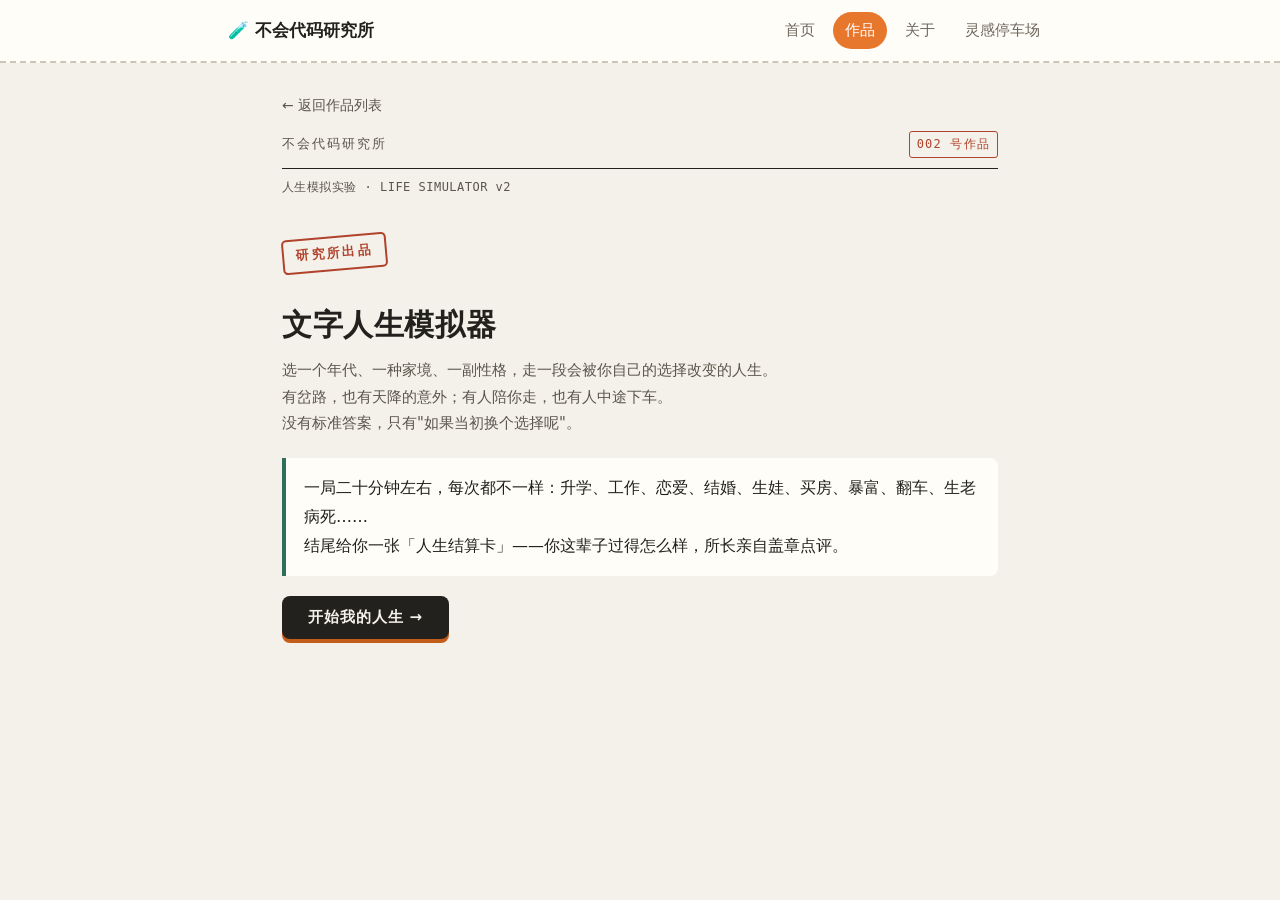
==== commit ad1e92d0: "fix: 为 002 作品页添加站点导航" ====
--- a/work-002/index.html
+++ b/work-002/index.html
@@ -4,6 +4,7 @@
 <meta charset="UTF-8">
 <meta name="viewport" content="width=device-width, initial-scale=1.0">
 <title>文字人生模拟器 · 不会代码研究所</title>
+<link rel="stylesheet" href="../style.css">
 <style>
   :root{
     --paper:#f4f1ea; --paper2:#ebe6db; --ink:#23211d; --ink2:#5b564c;
@@ -113,13 +114,36 @@
   .foot{display:flex;gap:12px;flex-wrap:wrap;margin-top:22px;}
   .credit{text-align:center;font-size:12px;color:var(--ink2);margin-top:30px;letter-spacing:.05em;}
   .credit b{color:var(--stamp);}
+  .back-link{
+    display:inline-block;
+    margin:0 0 14px;
+    color:var(--ink2);
+    text-decoration:none;
+    font-size:14px;
+  }
+  .back-link:hover{color:var(--accent);}
   @media(max-width:540px){
     h1.title{font-size:25px;} .endname{font-size:23px;} .row .k{flex-basis:64px;}
   }
 </style>
 </head>
 <body>
+<!-- 顶部导航 -->
+<header class="site-header">
+  <nav class="nav">
+    <a class="nav__brand" href="../index.html">🧪 不会代码研究所</a>
+    <ul class="nav__links">
+      <li><a href="../index.html">首页</a></li>
+      <li><a href="../works.html" class="is-active">作品</a></li>
+      <li><a href="../about.html">关于</a></li>
+      <li><a href="../inspiration.html">灵感停车场</a></li>
+    </ul>
+  </nav>
+</header>
+
 <div class="wrap">
+  <a class="back-link" href="../works.html">← 返回作品列表</a>
+
   <div class="topbar">
     <span class="lab mono">不会代码研究所</span>
     <span class="no mono">002 号作品</span>
--- a/style.css
+++ b/style.css
@@ -0,0 +1,630 @@
+/* ===========================================================
+   不会代码研究所 · 全站样式 style.css
+   风格：米白背景 + 暖橙强调 + 手账研究日志感 + 卡片虚线边框
+   2026
+   =========================================================== */
+
+/* ---------- 基础变量 ---------- */
+:root {
+  --bg: #faf6ee;            /* 米白背景 */
+  --bg-card: #fffdf8;       /* 卡片底色 */
+  --ink: #3a3530;           /* 主文字 */
+  --ink-soft: #6f675d;      /* 次要文字 */
+  --orange: #e8772e;        /* 暖橙强调 */
+  --orange-soft: #f6b27a;   /* 浅橙 */
+  --orange-bg: #fdeede;     /* 橙色背景块 */
+  --line: #d8cdb8;          /* 虚线/边框 */
+  --green: #5c9e6f;         /* 研究中标签 */
+  --gray: #9b9286;          /* 排队中标签 */
+  --shadow: 0 4px 0 rgba(216, 205, 184, 0.55);
+  --radius: 14px;
+}
+
+/* ---------- 通用重置 ---------- */
+* {
+  box-sizing: border-box;
+  margin: 0;
+  padding: 0;
+}
+
+html {
+  scroll-behavior: smooth;
+}
+
+body {
+  font-family: "PingFang SC", "Microsoft YaHei", "Helvetica Neue", Arial, sans-serif;
+  background-color: var(--bg);
+  background-image:
+    radial-gradient(circle at 1px 1px, rgba(216, 205, 184, 0.35) 1px, transparent 0);
+  background-size: 22px 22px;
+  color: var(--ink);
+  line-height: 1.75;
+  font-size: 16px;
+  -webkit-font-smoothing: antialiased;
+}
+
+a {
+  color: var(--orange);
+  text-decoration: none;
+}
+
+a:hover {
+  text-decoration: underline;
+}
+
+/* ---------- 布局容器 ---------- */
+.wrap {
+  width: 100%;
+  max-width: 860px;
+  margin: 0 auto;
+  padding: 0 18px;
+}
+
+section {
+  margin: 38px 0;
+}
+
+/* ===========================================================
+   顶部导航
+   =========================================================== */
+.site-header {
+  background-color: var(--bg-card);
+  border-bottom: 2px dashed var(--line);
+  position: sticky;
+  top: 0;
+  z-index: 100;
+}
+
+.nav {
+  display: flex;
+  align-items: center;
+  justify-content: space-between;
+  flex-wrap: wrap;
+  gap: 10px;
+  padding: 12px 18px;
+  max-width: 860px;
+  margin: 0 auto;
+}
+
+.nav__brand {
+  font-weight: 800;
+  font-size: 1.05rem;
+  color: var(--ink);
+}
+
+.nav__brand:hover {
+  text-decoration: none;
+  color: var(--orange);
+}
+
+.nav__links {
+  display: flex;
+  flex-wrap: wrap;
+  gap: 6px;
+  list-style: none;
+}
+
+.nav__links a {
+  display: inline-block;
+  padding: 5px 12px;
+  border-radius: 999px;
+  color: var(--ink-soft);
+  font-size: 0.95rem;
+}
+
+.nav__links a:hover {
+  background-color: var(--orange-bg);
+  color: var(--orange);
+  text-decoration: none;
+}
+
+.nav__links a.is-active {
+  background-color: var(--orange);
+  color: #fff;
+}
+
+/* ===========================================================
+   首屏 Hero
+   =========================================================== */
+.hero {
+  text-align: center;
+  padding: 54px 0 30px;
+}
+
+.hero__badge {
+  display: inline-block;
+  background-color: var(--orange-bg);
+  color: var(--orange);
+  border: 1px dashed var(--orange-soft);
+  border-radius: 999px;
+  padding: 4px 14px;
+  font-size: 0.85rem;
+  margin-bottom: 18px;
+}
+
+.hero__title {
+  font-size: 2.4rem;
+  font-weight: 800;
+  letter-spacing: 1px;
+  line-height: 1.25;
+}
+
+.hero__subtitle {
+  max-width: 620px;
+  margin: 16px auto 0;
+  color: var(--ink-soft);
+  font-size: 1.05rem;
+}
+
+/* ===========================================================
+   通用卡片
+   =========================================================== */
+.card {
+  background-color: var(--bg-card);
+  border: 1.5px dashed var(--line);
+  border-radius: var(--radius);
+  padding: 22px;
+  box-shadow: var(--shadow);
+}
+
+.card + .card {
+  margin-top: 16px;
+}
+
+.card__title {
+  font-size: 1.2rem;
+  font-weight: 800;
+  margin-bottom: 8px;
+}
+
+/* ---------- 三入口网格 ---------- */
+.grid-3 {
+  display: grid;
+  grid-template-columns: repeat(3, 1fr);
+  gap: 16px;
+}
+
+.entry {
+  display: block;
+  text-align: center;
+  background-color: var(--bg-card);
+  border: 1.5px dashed var(--line);
+  border-radius: var(--radius);
+  padding: 26px 16px;
+  color: var(--ink);
+  box-shadow: var(--shadow);
+  transition: transform 0.12s ease, border-color 0.12s ease;
+}
+
+.entry:hover {
+  text-decoration: none;
+  transform: translateY(-3px);
+  border-color: var(--orange-soft);
+}
+
+.entry__emoji {
+  font-size: 2rem;
+  display: block;
+  margin-bottom: 8px;
+}
+
+.entry__label {
+  font-weight: 700;
+  font-size: 1.05rem;
+}
+
+.entry__desc {
+  color: var(--ink-soft);
+  font-size: 0.9rem;
+  margin-top: 4px;
+}
+
+/* ---------- 最新作品高亮条 ---------- */
+.latest {
+  background-color: var(--orange-bg);
+  border: 1.5px dashed var(--orange-soft);
+  border-radius: var(--radius);
+  padding: 22px;
+  display: flex;
+  align-items: center;
+  justify-content: space-between;
+  flex-wrap: wrap;
+  gap: 14px;
+}
+
+.latest__text strong {
+  color: var(--orange);
+}
+
+/* ---------- 理念横幅 ---------- */
+.creed {
+  text-align: center;
+  font-size: 1.3rem;
+  font-weight: 800;
+  color: var(--orange);
+  padding: 30px 0;
+  letter-spacing: 2px;
+}
+
+/* ===========================================================
+   按钮
+   =========================================================== */
+.btn {
+  display: inline-block;
+  background-color: var(--orange);
+  color: #fff;
+  border: none;
+  border-radius: 999px;
+  padding: 12px 26px;
+  font-size: 1rem;
+  font-weight: 700;
+  cursor: pointer;
+  box-shadow: 0 4px 0 #c25d1c;
+  transition: transform 0.08s ease, box-shadow 0.08s ease;
+  font-family: inherit;
+}
+
+.btn:hover {
+  text-decoration: none;
+  transform: translateY(-1px);
+}
+
+.btn:active {
+  transform: translateY(3px);
+  box-shadow: 0 1px 0 #c25d1c;
+}
+
+.btn--ghost {
+  background-color: transparent;
+  color: var(--orange);
+  border: 1.5px dashed var(--orange-soft);
+  box-shadow: none;
+}
+
+.btn--ghost:active {
+  transform: none;
+  box-shadow: none;
+}
+
+.btn--block {
+  display: block;
+  width: 100%;
+}
+
+.btn--lg {
+  font-size: 1.15rem;
+  padding: 16px 30px;
+}
+
+/* ===========================================================
+   作品列表 works.html
+   =========================================================== */
+.work-item {
+  display: flex;
+  align-items: center;
+  gap: 16px;
+  background-color: var(--bg-card);
+  border: 1.5px dashed var(--line);
+  border-radius: var(--radius);
+  padding: 18px 20px;
+  box-shadow: var(--shadow);
+}
+
+.work-item + .work-item {
+  margin-top: 14px;
+}
+
+.work-item__no {
+  font-size: 1.4rem;
+  font-weight: 800;
+  color: var(--orange);
+  min-width: 52px;
+}
+
+.work-item__body {
+  flex: 1;
+  min-width: 0;
+}
+
+.work-item__name {
+  font-weight: 700;
+  font-size: 1.1rem;
+}
+
+.work-item__desc {
+  color: var(--ink-soft);
+  font-size: 0.92rem;
+}
+
+/* 状态标签 */
+.tag {
+  display: inline-block;
+  font-size: 0.78rem;
+  font-weight: 700;
+  padding: 3px 10px;
+  border-radius: 999px;
+  white-space: nowrap;
+}
+
+.tag--live { background-color: var(--orange); color: #fff; }
+.tag--research { background-color: #e4f1e7; color: var(--green); border: 1px solid var(--green); }
+.tag--todo { background-color: #efece6; color: var(--gray); border: 1px solid var(--gray); }
+.tag--queue { background-color: #efece6; color: var(--gray); border: 1px dashed var(--gray); }
+
+/* ===========================================================
+   所长决定器 work-001.html
+   =========================================================== */
+.work-no-badge {
+  display: inline-block;
+  background-color: var(--ink);
+  color: #fff;
+  font-weight: 800;
+  border-radius: 8px;
+  padding: 3px 12px;
+  letter-spacing: 2px;
+  font-size: 0.9rem;
+}
+
+.decider {
+  text-align: center;
+}
+
+.decider__result {
+  min-height: 96px;
+  display: flex;
+  align-items: center;
+  justify-content: center;
+  background-color: var(--orange-bg);
+  border: 2px dashed var(--orange-soft);
+  border-radius: var(--radius);
+  padding: 24px;
+  margin: 22px 0;
+  font-size: 1.25rem;
+  font-weight: 700;
+  color: var(--ink);
+  transition: transform 0.1s ease;
+}
+
+.decider__result.is-rolling {
+  transform: scale(0.97);
+  color: var(--ink-soft);
+}
+
+.decider__hint {
+  color: var(--ink-soft);
+  font-size: 0.88rem;
+  margin-top: 6px;
+}
+
+/* 研究日志 */
+.log-list {
+  list-style: none;
+}
+
+.log-list li {
+  border-left: 3px solid var(--orange-soft);
+  padding: 6px 0 6px 14px;
+  margin-bottom: 12px;
+  color: var(--ink-soft);
+}
+
+.log-list li strong {
+  color: var(--ink);
+}
+
+/* Prompt 代码块 */
+.prompt-box {
+  background-color: #2f2a24;
+  color: #f3ead9;
+  border-radius: var(--radius);
+  padding: 18px 20px;
+  font-family: "SF Mono", Consolas, Menlo, monospace;
+  font-size: 0.9rem;
+  line-height: 1.7;
+  white-space: pre-wrap;
+  word-break: break-word;
+  overflow-x: auto;
+}
+
+.no-list {
+  list-style: none;
+}
+
+.no-list li {
+  padding-left: 24px;
+  position: relative;
+  margin-bottom: 6px;
+  color: var(--ink-soft);
+}
+
+.no-list li::before {
+  content: "✕";
+  position: absolute;
+  left: 0;
+  color: var(--orange-soft);
+}
+
+.yes-list {
+  list-style: none;
+}
+
+.yes-list li {
+  padding-left: 24px;
+  position: relative;
+  margin-bottom: 6px;
+}
+
+.yes-list li::before {
+  content: "✦";
+  position: absolute;
+  left: 0;
+  color: var(--orange);
+}
+
+/* ===========================================================
+   关于页 about.html
+   =========================================================== */
+.creed-wall {
+  background-color: var(--orange-bg);
+  border: 2px dashed var(--orange-soft);
+  border-radius: var(--radius);
+  padding: 30px 26px;
+  font-size: 1.08rem;
+  line-height: 2.1;
+  text-align: center;
+  color: var(--ink);
+}
+
+.creed-wall strong {
+  color: var(--orange);
+}
+
+/* ===========================================================
+   灵感停车场 inspiration.html
+   =========================================================== */
+.parking-input {
+  width: 100%;
+  min-height: 90px;
+  resize: vertical;
+  border: 1.5px dashed var(--line);
+  border-radius: var(--radius);
+  padding: 14px;
+  font-family: inherit;
+  font-size: 1rem;
+  color: var(--ink);
+  background-color: var(--bg-card);
+}
+
+.parking-input:focus {
+  outline: none;
+  border-color: var(--orange-soft);
+}
+
+.parking-toolbar {
+  display: flex;
+  gap: 10px;
+  flex-wrap: wrap;
+  margin-top: 12px;
+}
+
+.notice {
+  background-color: #fff7ec;
+  border: 1px dashed var(--orange-soft);
+  border-radius: 10px;
+  padding: 12px 14px;
+  color: var(--ink-soft);
+  font-size: 0.9rem;
+  margin-top: 14px;
+}
+
+.idea-list {
+  list-style: none;
+  margin-top: 18px;
+}
+
+.idea-item {
+  background-color: var(--bg-card);
+  border: 1.5px dashed var(--line);
+  border-radius: var(--radius);
+  padding: 14px 16px;
+  margin-bottom: 12px;
+  display: flex;
+  align-items: flex-start;
+  gap: 12px;
+  box-shadow: var(--shadow);
+}
+
+.idea-item__text {
+  flex: 1;
+  min-width: 0;
+  word-break: break-word;
+}
+
+.idea-item__time {
+  display: block;
+  font-size: 0.78rem;
+  color: var(--gray);
+  margin-top: 4px;
+}
+
+.idea-item__del {
+  background: none;
+  border: none;
+  color: var(--gray);
+  cursor: pointer;
+  font-size: 1.1rem;
+  line-height: 1;
+  padding: 2px 6px;
+  font-family: inherit;
+}
+
+.idea-item__del:hover {
+  color: var(--orange);
+}
+
+.empty-tip {
+  text-align: center;
+  color: var(--gray);
+  padding: 24px;
+  border: 1.5px dashed var(--line);
+  border-radius: var(--radius);
+  margin-top: 18px;
+}
+
+/* ===========================================================
+   页脚
+   =========================================================== */
+.site-footer {
+  border-top: 2px dashed var(--line);
+  text-align: center;
+  color: var(--ink-soft);
+  font-size: 0.88rem;
+  padding: 26px 18px 40px;
+  margin-top: 50px;
+}
+
+.site-footer .creed-mini {
+  color: var(--orange);
+  font-weight: 700;
+}
+
+/* ===========================================================
+   响应式：手机适配
+   =========================================================== */
+@media (max-width: 640px) {
+  body { font-size: 15px; }
+
+  .hero { padding: 36px 0 20px; }
+  .hero__title { font-size: 1.8rem; }
+  .hero__subtitle { font-size: 0.98rem; }
+
+  .grid-3 {
+    grid-template-columns: 1fr;
+  }
+
+  .nav {
+    justify-content: center;
+  }
+
+  .nav__brand {
+    width: 100%;
+    text-align: center;
+  }
+
+  .nav__links {
+    justify-content: center;
+  }
+
+  .latest {
+    flex-direction: column;
+    text-align: center;
+  }
+
+  .work-item {
+    flex-wrap: wrap;
+  }
+
+  .creed { font-size: 1.1rem; }
+
+  .decider__result { font-size: 1.1rem; }
+}
